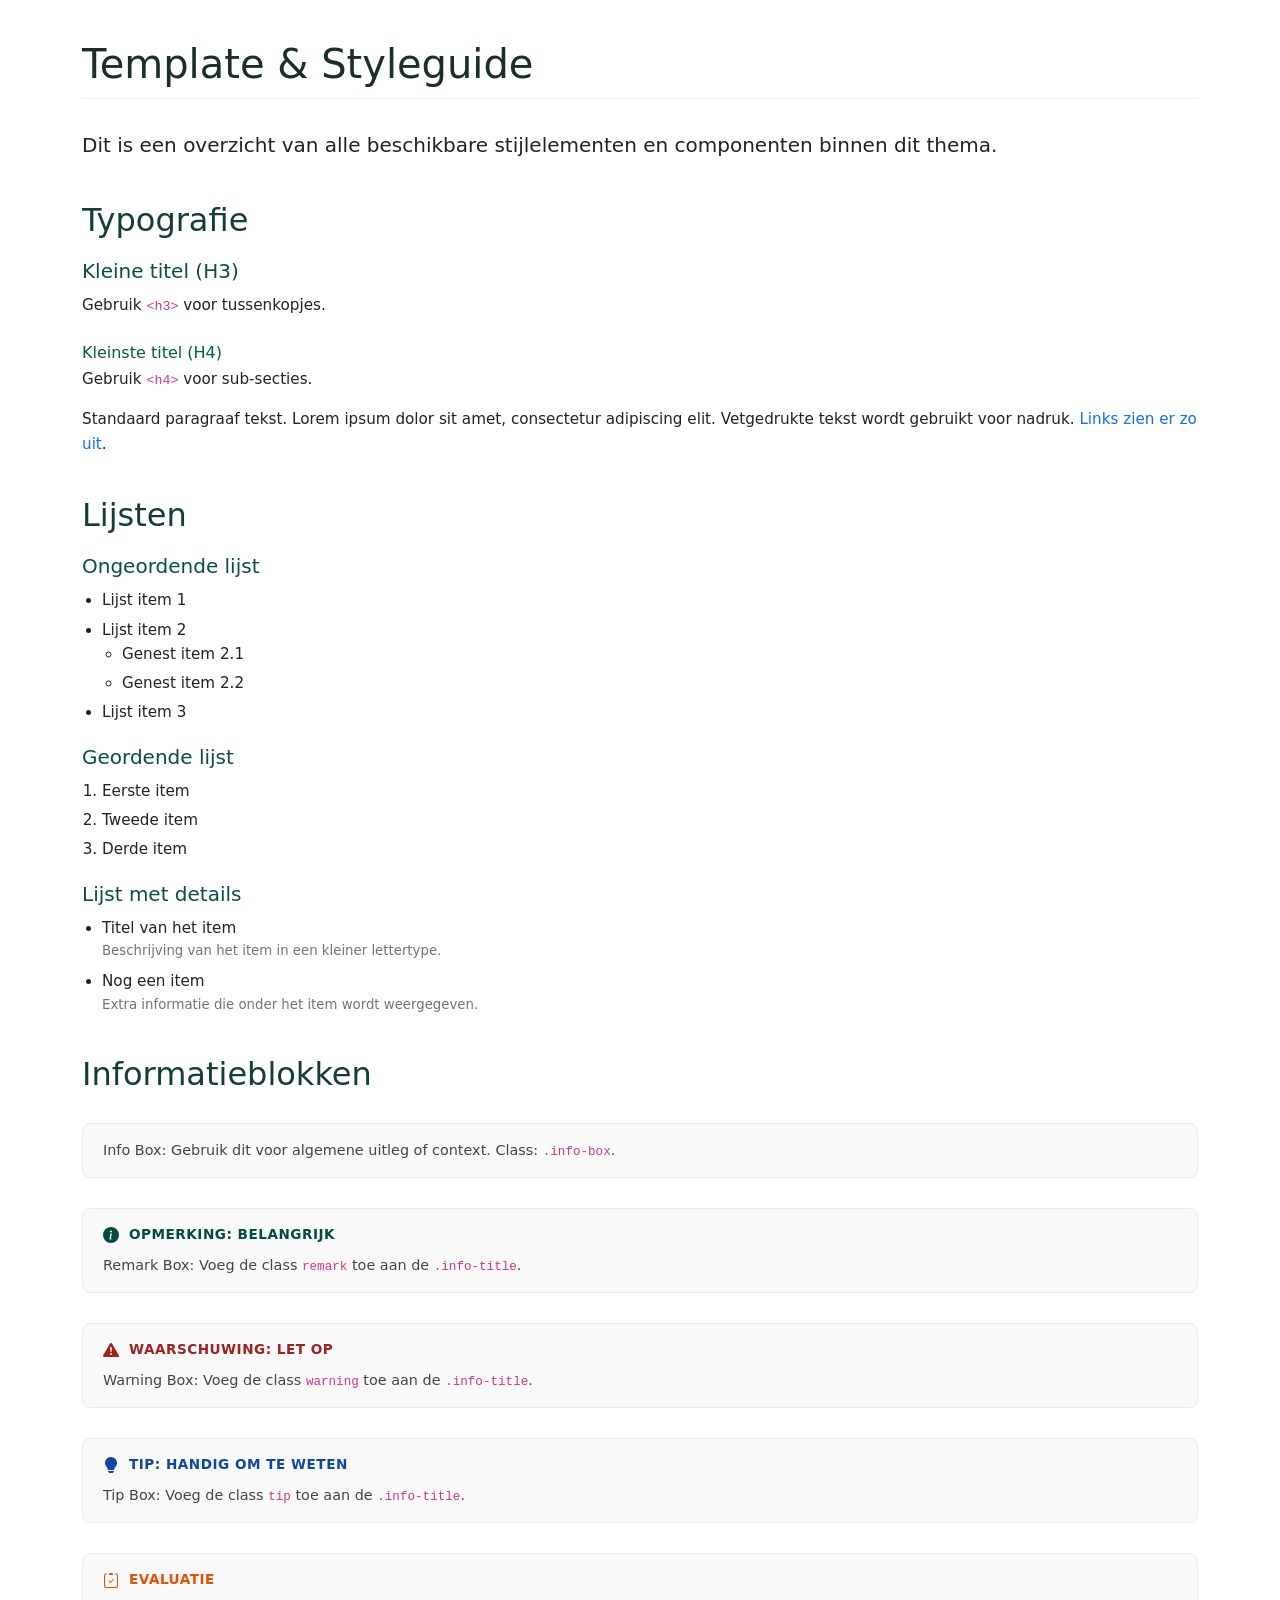
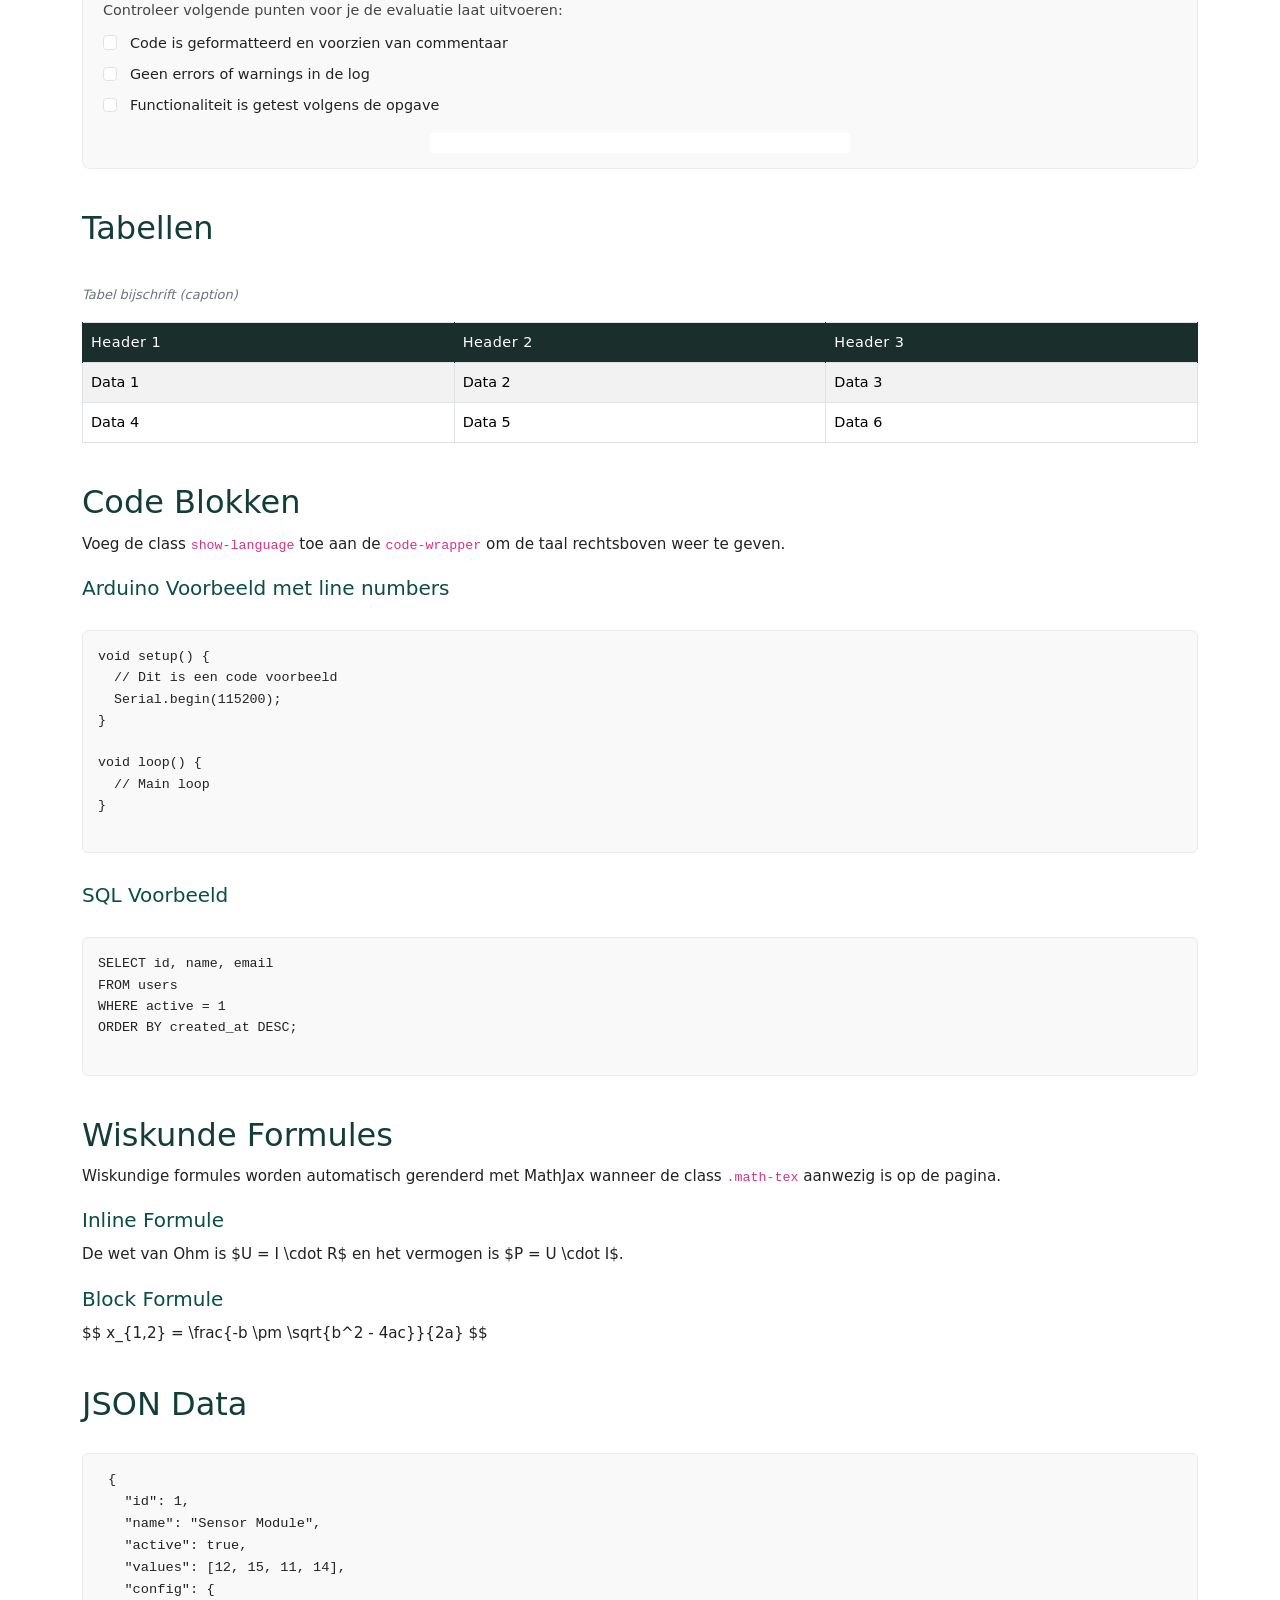
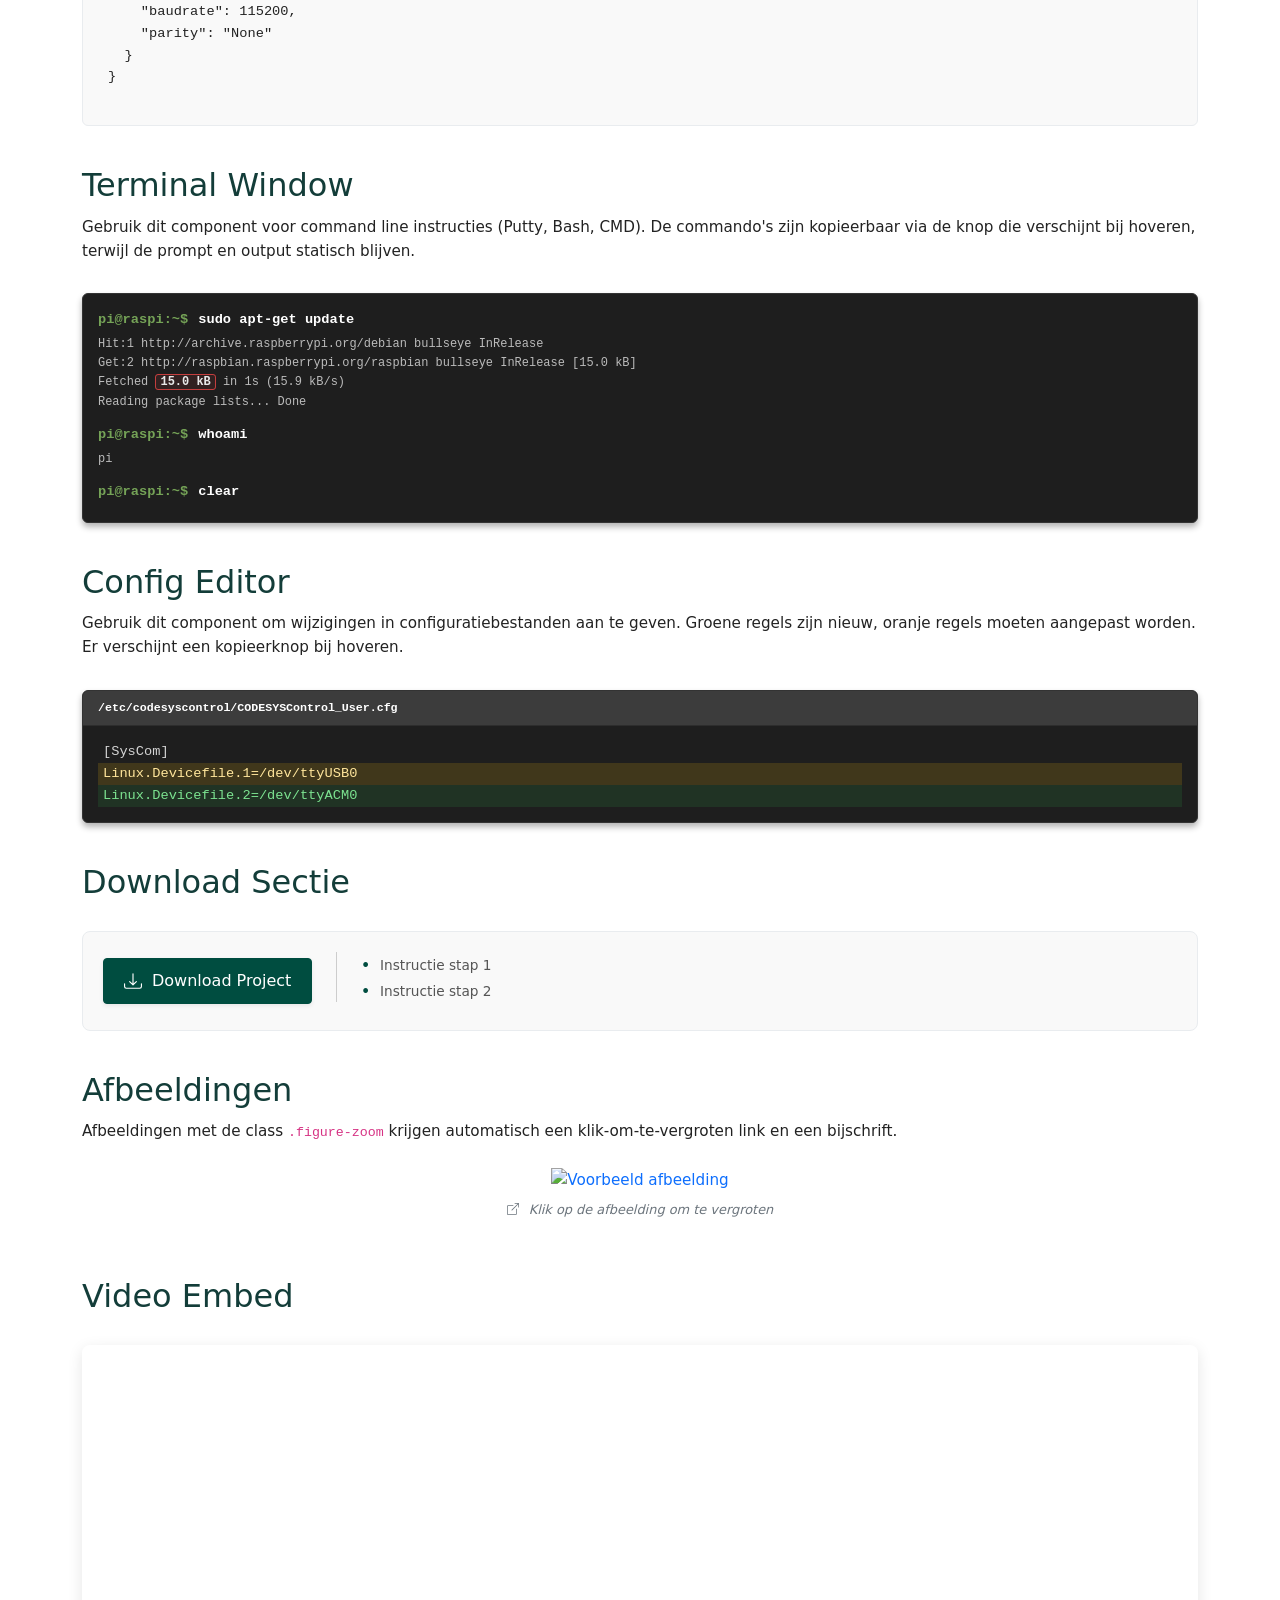
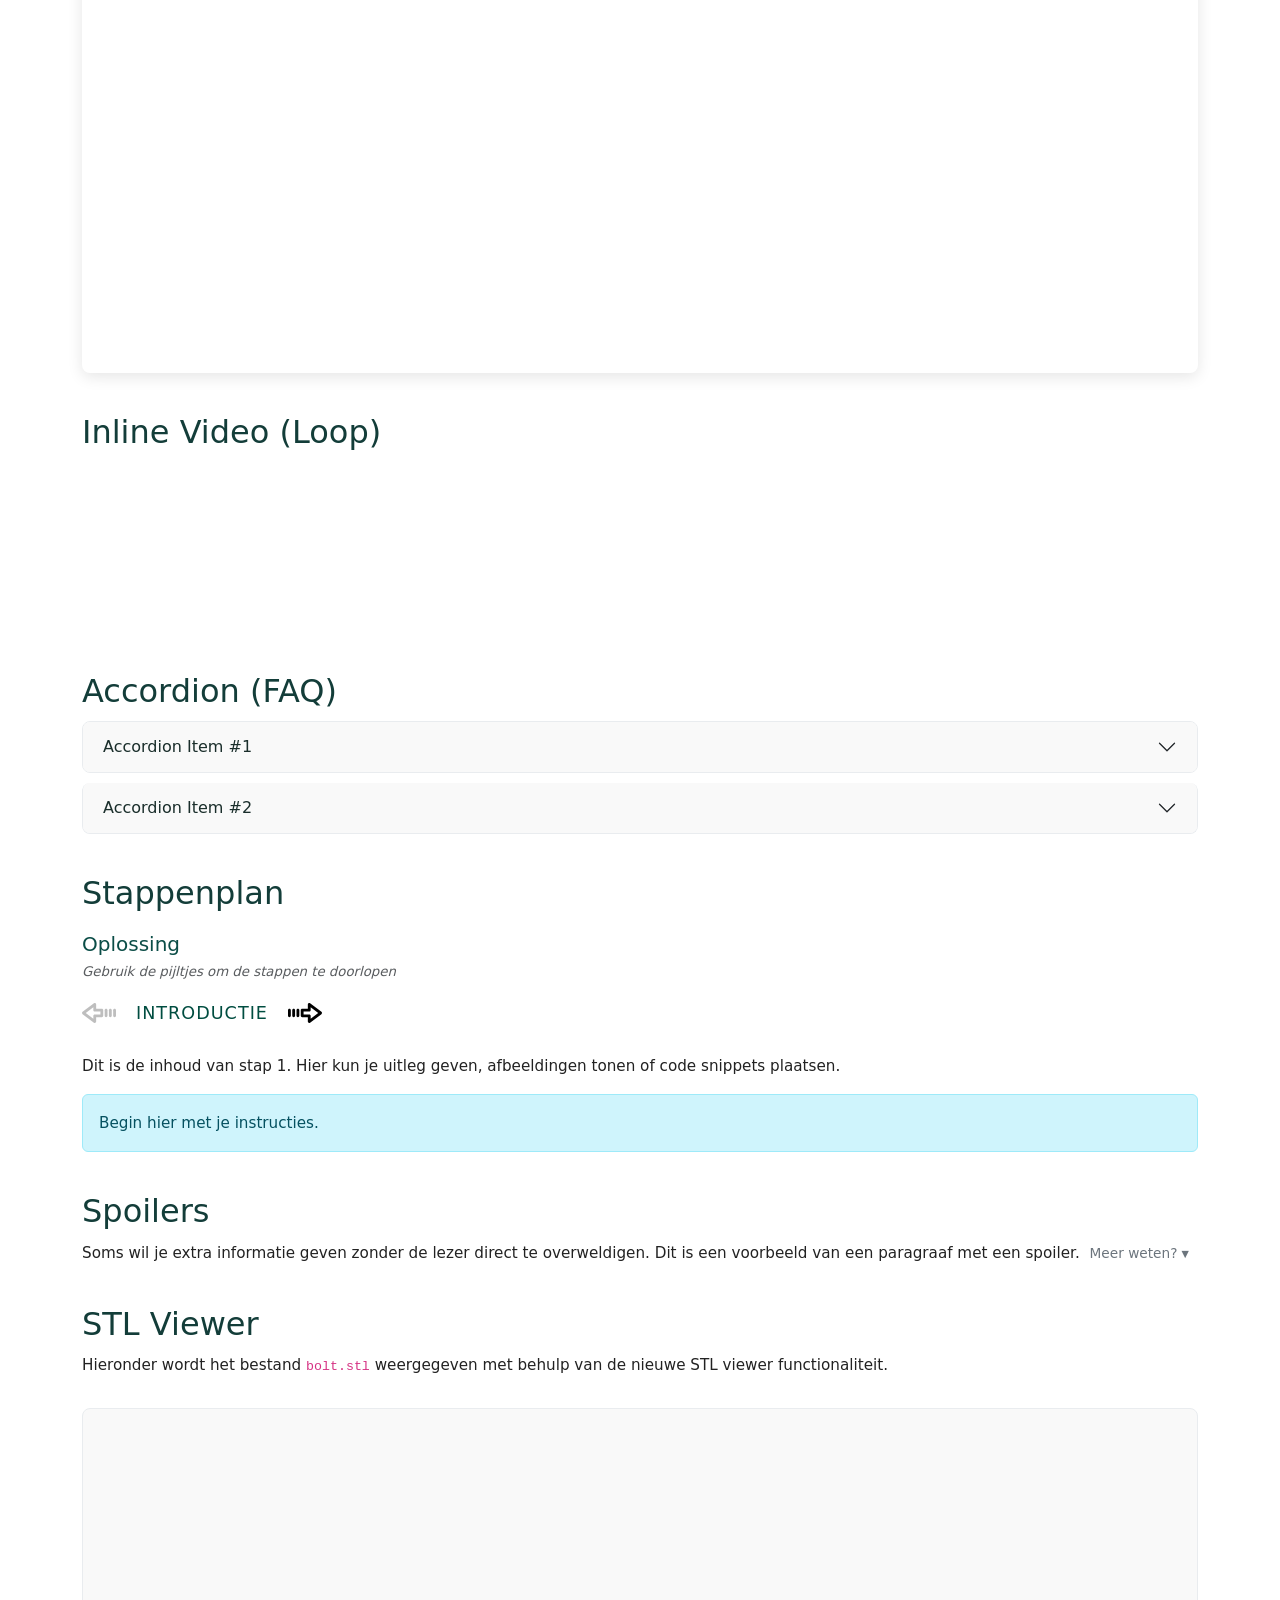
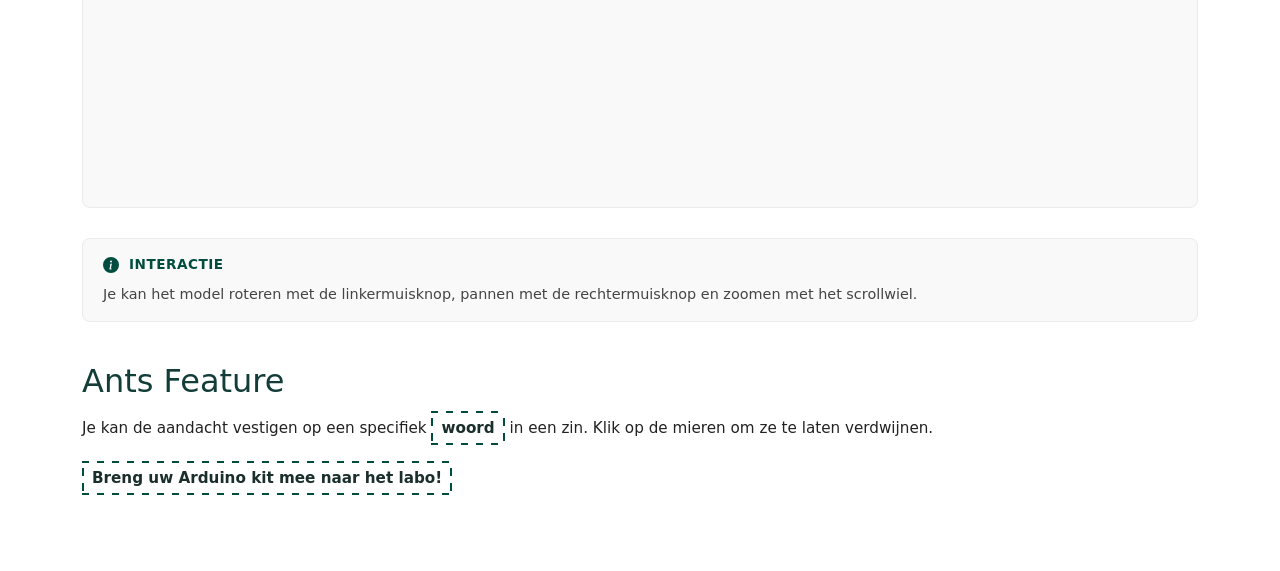
==== template.html @ 3e7616d3 "v1" ====
<!DOCTYPE html>
<html lang="nl">
<head>
    <meta charset="utf-8">
    <meta name="viewport" content="width=device-width, initial-scale=1">
    <title>Template & Styleguide</title>
    <!-- Custom CSS -->
    <link rel="stylesheet" href="orion.css">
    <script src="orion.js"></script>
</head>
<body>
<div class="container">
            <h1>Template & Styleguide</h1>
            <p class="lead">Dit is een overzicht van alle beschikbare stijlelementen en componenten binnen dit thema.</p>

            <!-- Typography -->
            <h2 id="typografie">Typografie</h2>
            <h3>Kleine titel (H3)</h3>    
            <p>Gebruik <code>&lt;h3&gt;</code> voor tussenkopjes.</p>        
            <h4>Kleinste titel (H4)</h4>
            <p>Gebruik <code>&lt;h4&gt;</code> voor sub-secties.</p>
            <p>Standaard paragraaf tekst. Lorem ipsum dolor sit amet, consectetur adipiscing elit. <strong>Vetgedrukte tekst</strong> wordt gebruikt voor nadruk. <a href="#">Links zien er zo uit</a>.</p>
            
            <h2 id="lijsten">Lijsten</h2>
            <h3>Ongeordende lijst</h3>
            <ul>
                <li>Lijst item 1</li>
                <li>Lijst item 2
                    <ul>
                        <li>Genest item 2.1</li>
                        <li>Genest item 2.2</li>
                    </ul>
                </li>
                <li>Lijst item 3</li>
            </ul>

            <h3>Geordende lijst</h3>
            <ol>
                <li>Eerste item</li>
                <li>Tweede item</li>
                <li>Derde item</li>
            </ol>

            <h3>Lijst met details</h3>
            <ul class="list-details">
                <li>
                    <strong>Titel van het item</strong>
                    <small>Beschrijving van het item in een kleiner lettertype.</small>
                </li>
                <li>
                    <strong>Nog een item</strong>
                    <small>Extra informatie die onder het item wordt weergegeven.</small>
                </li>
            </ul>

            <!-- Info & Note Boxes -->
            <h2 id="informatieblokken">Informatieblokken</h2>
            <div class="info-box">
                <p><strong>Info Box:</strong> Gebruik dit voor algemene uitleg of context. Class: <code>.info-box</code>.</p>
            </div>

            <div class="info-box">
                <div class="info-title remark">Opmerking: Belangrijk</div>
                <p><strong>Remark Box:</strong> Voeg de class <code>remark</code> toe aan de <code>.info-title</code>.</p>
            </div>

            <div class="info-box">
                <div class="info-title warning">Waarschuwing: Let op</div>
                <p><strong>Warning Box:</strong> Voeg de class <code>warning</code> toe aan de <code>.info-title</code>.</p>
            </div>

            <div class="info-box">
                <div class="info-title tip">Tip: Handig om te weten</div>
                <p><strong>Tip Box:</strong> Voeg de class <code>tip</code> toe aan de <code>.info-title</code>.</p>
            </div>

            <div class="info-box evaluation">
                <div class="info-title evaluation">Evaluatie</div>
                <p>Controleer volgende punten voor je de evaluatie laat uitvoeren:</p>
                <ul class="checklist">
                    <li><label><input type="checkbox" class="form-check-input me-2"> Code is geformatteerd en voorzien van commentaar</label></li>
                    <li><label><input type="checkbox" class="form-check-input me-2"> Geen errors of warnings in de log</label></li>
                    <li><label><input type="checkbox" class="form-check-input me-2"> Functionaliteit is getest volgens de opgave</label></li>
                </ul>
                <div id="qrcode" class="mt-3" data-orgunitid="{OrgUnitId}">
                </div>
            </div>

            <script>
                // Configuratie voor QR Code
                window.qrData = {
                    "email": "student@hogent.be", 
                    "orion": {
                        "userid": 0, "orgunitid": 0, "gradeId": 12345, "score": 100
                    },
                    "ans": { "assignment_id": 1298542, "deadline": 15, "duration": 10, "ioem": 15 }
                };
            </script>
            <script src="../qrcode.js"></script>

            <!-- Tables -->
            <h2 id="tabellen">Tabellen</h2>
            <div class="table-responsive table-spacer">
                <table class="table table-striped table-bordered align-middle">
                    <caption class="table-caption">Tabel bijschrift (caption)</caption>
                    <thead class="table-header-custom">
                        <tr>
                            <th>Header 1</th>
                            <th>Header 2</th>
                            <th>Header 3</th>
                        </tr>
                    </thead>
                    <tbody>
                        <tr>
                            <td>Data 1</td>
                            <td>Data 2</td>
                            <td>Data 3</td>
                        </tr>
                        <tr>
                            <td>Data 4</td>
                            <td>Data 5</td>
                            <td>Data 6</td>
                        </tr>
                    </tbody>
                </table>
            </div>

            <!-- Code Blocks -->
            <h2 id="code-blokken">Code Blokken</h2>
            <p>Voeg de class <code>show-language</code> toe aan de <code>code-wrapper</code> om de taal rechtsboven weer te geven.</p>
            <h3>Arduino Voorbeeld met line numbers</h3>
            <pre class="code-wrapper language-arduino linenumbers show-language" data-start="15">
void setup() {
  // Dit is een code voorbeeld
  Serial.begin(115200);
}

void loop() {
  // Main loop
}
            </pre>

            <h3>SQL Voorbeeld</h3>
            <pre class="code-wrapper language-sql show-language">
SELECT id, name, email 
FROM users 
WHERE active = 1 
ORDER BY created_at DESC;
            </pre>

            <!-- Math Formulas -->
            <h2 id="wiskunde-formules">Wiskunde Formules</h2>
            <p>Wiskundige formules worden automatisch gerenderd met MathJax wanneer de class <code>.math-tex</code> aanwezig is op de pagina.</p>
            
            <h3>Inline Formule</h3>
            <p class="math-tex">De wet van Ohm is $U = I \cdot R$ en het vermogen is $P = U \cdot I$.</p>

            <h3>Block Formule</h3>
            <div class="math-tex">
                $$ x_{1,2} = \frac{-b \pm \sqrt{b^2 - 4ac}}{2a} $$
            </div>

            <!-- JSON Viewer -->
            <h2 id="json-data">JSON Data</h2>
            <pre class="json-wrapper">
{
  "id": 1,
  "name": "Sensor Module",
  "active": true,
  "values": [12, 15, 11, 14],
  "config": {
    "baudrate": 115200,
    "parity": "None"
  }
}
            </pre>

            <!-- Terminal Window -->
            <h2 id="terminal-window">Terminal Window</h2>
            <p>Gebruik dit component voor command line instructies (Putty, Bash, CMD). De commando's zijn kopieerbaar via de knop die verschijnt bij hoveren, terwijl de prompt en output statisch blijven.</p>

            <div class="terminal-window">
                <!-- Regel 1: Commando met output -->
                <div class="term-line">
                    <span class="term-prompt">pi@raspi:~$</span>
                    <span class="term-cmd">sudo apt-get update</span>
                </div>
                <pre class="term-out">Hit:1 http://archive.raspberrypi.org/debian bullseye InRelease
Get:2 http://raspbian.raspberrypi.org/raspbian bullseye InRelease [15.0 kB]
Fetched <span class="highlight">15.0 kB</span> in 1s (15.9 kB/s)
Reading package lists... Done</pre>

                <!-- Regel 2: Commando met korte output -->
                <div class="term-line">
                    <span class="term-prompt">pi@raspi:~$</span>
                    <span class="term-cmd">whoami</span>
                </div>
                <pre class="term-out">pi</pre>

                <!-- Regel 3: Commando zonder output -->
                <div class="term-line">
                    <span class="term-prompt">pi@raspi:~$</span>
                    <span class="term-cmd">clear</span>
                </div>
            </div>

            <!-- Config Editor -->
            <h2 id="config-editor">Config Editor</h2>
            <p>Gebruik dit component om wijzigingen in configuratiebestanden aan te geven. Groene regels zijn nieuw, oranje regels moeten aangepast worden. Er verschijnt een kopieerknop bij hoveren.</p>

            <div class="config-window">
                <div class="config-header">
                    <span class="config-file">/etc/codesyscontrol/CODESYSControl_User.cfg</span>
                </div>
                <div class="config-body">
                    <div class="conf-line">[SysCom]</div>
                    <div class="conf-line mod">Linux.Devicefile.1=/dev/ttyUSB0</div>
                    <div class="conf-line new">Linux.Devicefile.2=/dev/ttyACM0</div>
                </div>
            </div>

            <!-- Downloads -->
            <h2 id="download-sectie">Download Sectie</h2>
            <div class="download-container">
                <a href="#">Download Project</a>
                <ul>
                    <li>Instructie stap 1</li>
                    <li>Instructie stap 2</li>
                </ul>
            </div>

            <!-- Images -->
            <h2 id="afbeeldingen">Afbeeldingen</h2>
            <p>Afbeeldingen met de class <code>.figure-zoom</code> krijgen automatisch een klik-om-te-vergroten link en een bijschrift.</p>
            <div class="my-4">
                <figure class="figure w-100 text-center figure-zoom">
                    <img src="https://placehold.co/900x500/EEE/31343C" class="img-fluid" alt="Voorbeeld afbeelding">
                </figure>
            </div>

            <!-- Video -->
            <h2 id="video-embed">Video Embed</h2>
            <div class="video-container">
                <div class="ratio ratio-16x9">
                    <iframe src="https://www.youtube.com/embed/dQw4w9WgXcQ" title="YouTube video player" allowfullscreen></iframe>
                </div>
            </div>

            <!-- Inline Video -->
            <h2 id="inline-video">Inline Video (Loop)</h2>
            <div class="my-4">
                <video src="bottles-20200520.mp4" autoplay loop muted playsinline style="max-width: 100%; height: auto;"></video>
            </div>

            <!-- Accordion -->
            <h2 id="accordion">Accordion (FAQ)</h2>
            <div class="accordion-container">
                <div class="accordion-item">
                    <div class="title">Accordion Item #1</div>
                    Dit is de inhoud van het eerste item.
                </div>
                <div class="accordion-item">
                    <div class="title">Accordion Item #2</div>
                    Dit is de inhoud van het tweede item.
                </div>
            </div>

            <!-- Stappenplan -->
            <h2 id="stappenplan">Stappenplan</h2>
            <div class="steps-container" data-title="Oplossing" data-caption="Gebruik de pijltjes om de stappen te doorlopen">

                <!-- Stap 1 -->
                <div class="step-item" data-title="Introductie">
                    <p>Dit is de inhoud van stap 1. Hier kun je uitleg geven, afbeeldingen tonen of code snippets plaatsen.</p>
                    <div class="alert alert-info">Begin hier met je instructies.</div>
                </div>

                <!-- Stap 2 -->
                <div class="step-item" data-title="Configuratie">
                    <p>Hier zijn we bij stap 2 beland.</p>
                    <img src="https://placehold.co/600x200/EEE/31343C?text=Afbeelding+Stap+2" class="img-fluid rounded mb-3" alt="Stap 2">
                </div>
                
                <!-- Stap 3 -->
                <div class="step-item" data-title="Afronding">
                    <div class="alert alert-success">Klaar! Je hebt alle stappen doorlopen.</div>
                </div>
            </div>

            <!-- Spoilers -->
            <h2 id="spoilers">Spoilers</h2>
            <div class="spoiler-container">
                <div class="basic">
                    Soms wil je extra informatie geven zonder de lezer direct te overweldigen. Dit is een voorbeeld van een paragraaf met een spoiler.
                </div>
                <div class="button" data-shown="Minder weten?">Meer weten?</div>
                <div class="hidden">
                    Dit is de verdiepende uitleg die tevoorschijn komt. Je kunt hier tekst, afbeeldingen of code in plaatsen. Het blok klapt open onder de paragraaf.
                </div>
            </div>

            <!-- STL Viewer -->
            <h2 id="stl-viewer">STL Viewer</h2>
            <p>Hieronder wordt het bestand <code>bolt.stl</code> weergegeven met behulp van de nieuwe STL viewer functionaliteit.</p>
            
            <!-- STL Viewer Container -->
            <div class="stl-viewer" data-src="bolt.stl"></div>
            
            <div class="info-box tip">
                <div class="info-title">Interactie</div>
                <p>Je kan het model roteren met de linkermuisknop, pannen met de rechtermuisknop en zoomen met het scrollwiel.</p>
            </div>

            <!-- Ants Feature -->
            <h2 id="ants-feature">Ants Feature</h2>
            <p>
                Je kan de aandacht vestigen op een specifiek <span class="ants-zone">woord</span> in een zin.
                Klik op de mieren om ze te laten verdwijnen.
            </p>
            <div class="ants-zone mb-3">Breng uw Arduino kit mee naar het labo!</div>
</div>
</body>
</html>
---- orion.css ----
/* --- Externe Libraries --- */
@import url("https://cdn.jsdelivr.net/npm/bootstrap@5.3.3/dist/css/bootstrap.min.css");
@import url("https://cdnjs.cloudflare.com/ajax/libs/highlight.js/11.9.0/styles/vs.min.css");
@import url("https://cdn.jsdelivr.net/npm/jquery.json-viewer@1.5.0/json-viewer/jquery.json-viewer.min.css");

/* --- Algemene Styling --- */
:root {
    --primary: #004d40;
    --primary-dark: #1a2e2b;
    --secondary: #6c757d;
    --body-color: #222;
    --body-bg: #fcfcfc;
    --box-bg: #f9f9f9;
    --border-color: #e9ecef;
    --link-color: #0d6efd;
    --code-color: #d63384;
    --success: #198754;
    --warning: #a12121;
    --tip: #0d47a1;
    --evaluation: #E65100;
    --icon-gray: #555;
}

body {
    padding-top: 20px;
    padding-bottom: 60px;
    color: var(--body-color);
    font-size: 0.95rem;
    line-height: 1.6;
}

/* --- Titels --- */
h1 {
    margin-top: 20px;
    font-weight: 400;
    color: var(--primary-dark);
    border-bottom: 1px solid #eee;
    padding-bottom: 10px;
    margin-bottom: 30px;
}

h2 {
    font-weight: 400;
    margin-top: 40px;
    margin-bottom: 10px;
    color: #133d39;
}

h3 {
    font-size: 1.25rem;
    font-weight: 500;
    color: #0b4d47;
    margin-top: 20px;
    margin-bottom: 10px;
}

h4 {
    font-size: 1.0rem;
    font-weight: 500;
    color: #005c4b;
    margin-top: 25px;
    margin-bottom: 5px;
}

/* --- Tekst & Links --- */
strong, b {
    font-weight: 500;
}

a {
    color: var(--link-color);
    text-decoration: none;
}

a:hover {
    text-decoration: underline;
}

ul, ol {
    padding-left: 20px;
}

li {
    margin-bottom: 5px;
}

/* --- Lijsten met details --- */
.list-details {
    margin-top: 10px;
}

.list-details li {
    margin-bottom: 8px;
}

.list-details li small {
    display: block;
    color: var(--secondary);
}

/* --- Tabel Styling --- */
.table-spacer {
    margin-top: 30px;
    margin-bottom: 30px;
}

.table-spacer .table {
    margin-bottom: 0;
}

.table {
    font-size: 0.9rem;
}

.table-header-custom th {
    background-color: var(--primary-dark) !important;
    color: #fff !important;
    border-color: var(--primary-dark) !important;
    font-weight: 400;
    letter-spacing: 0.5px;
}

.table tbody tr:hover td {
    font-weight: 500;
    cursor: default;
    color: #000;
}

.table-caption {
    font-weight: 400;
    font-size: 0.9em;
    font-style: italic;
    color: var(--secondary);
    margin-bottom: 8px;
    caption-side: top !important;
}

/* --- Info & Note Boxes --- */
.info-box {
    background-color: var(--box-bg);
    border: 1px solid var(--border-color);
    border-radius: 8px;
    box-shadow: none;
    padding: 15px 20px;
    margin-top: 30px;
    margin-bottom: 30px;
    font-size: 0.9rem;
}

.info-title {
    font-weight: 700;
    color: var(--primary);
    display: flex;
    align-items: center;
    gap: 10px;
    margin-bottom: 8px;
    font-size: 0.85rem;
    text-transform: uppercase;
    letter-spacing: 0.5px;
}

.info-title::before {
    content: '';
    display: inline-block;
    width: 16px;
    height: 16px;
    background-color: var(--primary);
    -webkit-mask-image: url("data:image/svg+xml,%3csvg xmlns='http://www.w3.org/2000/svg' viewBox='0 0 16 16'%3e%3cpath d='M8 16A8 8 0 1 0 8 0a8 8 0 0 0 0 16zm.93-9.412-1 4.705c-.07.34.029.533.304.533.194 0 .487-.07.686-.246l-.088.416c-.287.346-.92.598-1.465.598-.703 0-1.002-.422-.808-1.319l.738-3.468c.064-.293.006-.399-.287-.47l-.451-.081.082-.381 2.29-.287zM8 5.5a1 1 0 1 1 0-2 1 1 0 0 1 0 2z'/%3e%3c/svg%3e");
    mask-image: url("data:image/svg+xml,%3csvg xmlns='http://www.w3.org/2000/svg' viewBox='0 0 16 16'%3e%3cpath d='M8 16A8 8 0 1 0 8 0a8 8 0 0 0 0 16zm.93-9.412-1 4.705c-.07.34.029.533.304.533.194 0 .487-.07.686-.246l-.088.416c-.287.346-.92.598-1.465.598-.703 0-1.002-.422-.808-1.319l.738-3.468c.064-.293.006-.399-.287-.47l-.451-.081.082-.381 2.29-.287zM8 5.5a1 1 0 1 1 0-2 1 1 0 0 1 0 2z'/%3e%3c/svg%3e");
    -webkit-mask-size: contain;
    mask-size: contain;
    -webkit-mask-repeat: no-repeat;
    mask-repeat: no-repeat;
}

.info-title.remark {
    color: var(--primary);
}

.info-title.remark::before {
    background-color: var(--primary);
    -webkit-mask-image: url("data:image/svg+xml,%3csvg xmlns='http://www.w3.org/2000/svg' viewBox='0 0 16 16'%3e%3cpath d='M8 16A8 8 0 1 0 8 0a8 8 0 0 0 0 16zm.93-9.412-1 4.705c-.07.34.029.533.304.533.194 0 .487-.07.686-.246l-.088.416c-.287.346-.92.598-1.465.598-.703 0-1.002-.422-.808-1.319l.738-3.468c.064-.293.006-.399-.287-.47l-.451-.081.082-.381 2.29-.287zM8 5.5a1 1 0 1 1 0-2 1 1 0 0 1 0 2z'/%3e%3c/svg%3e");
    mask-image: url("data:image/svg+xml,%3csvg xmlns='http://www.w3.org/2000/svg' viewBox='0 0 16 16'%3e%3cpath d='M8 16A8 8 0 1 0 8 0a8 8 0 0 0 0 16zm.93-9.412-1 4.705c-.07.34.029.533.304.533.194 0 .487-.07.686-.246l-.088.416c-.287.346-.92.598-1.465.598-.703 0-1.002-.422-.808-1.319l.738-3.468c.064-.293.006-.399-.287-.47l-.451-.081.082-.381 2.29-.287zM8 5.5a1 1 0 1 1 0-2 1 1 0 0 1 0 2z'/%3e%3c/svg%3e");
}

.info-title.warning {
    color: var(--warning);
}

.info-title.warning::before {
    background-color: var(--warning);
    -webkit-mask-image: url("data:image/svg+xml,%3csvg xmlns='http://www.w3.org/2000/svg' viewBox='0 0 16 16'%3e%3cpath d='M8.982 1.566a1.13 1.13 0 0 0-1.96 0L.165 13.233c-.457.778.091 1.767.98 1.767h13.713c.889 0 1.438-.99.98-1.767L8.982 1.566zM8 5c.535 0 .954.462.9.995l-.35 3.507a.552.552 0 0 1-1.1 0L7.1 5.995A.905.905 0 0 1 8 5zm.002 6a1 1 0 1 1 0 2 1 1 0 0 1 0-2z'/%3e%3c/svg%3e");
    mask-image: url("data:image/svg+xml,%3csvg xmlns='http://www.w3.org/2000/svg' viewBox='0 0 16 16'%3e%3cpath d='M8.982 1.566a1.13 1.13 0 0 0-1.96 0L.165 13.233c-.457.778.091 1.767.98 1.767h13.713c.889 0 1.438-.99.98-1.767L8.982 1.566zM8 5c.535 0 .954.462.9.995l-.35 3.507a.552.552 0 0 1-1.1 0L7.1 5.995A.905.905 0 0 1 8 5zm.002 6a1 1 0 1 1 0 2 1 1 0 0 1 0-2z'/%3e%3c/svg%3e");
}

.info-title.tip {
    color: var(--tip);
}

.info-title.tip::before {
    background-color: var(--tip);
    -webkit-mask-image: url("data:image/svg+xml,%3csvg xmlns='http://www.w3.org/2000/svg' viewBox='0 0 16 16'%3e%3cpath d='M2 6a6 6 0 1 1 10.174 4.31c-.203.196-.359.4-.453.619l-.762 1.769A.5.5 0 0 1 10.5 13h-5a.5.5 0 0 1-.46-.302l-.761-1.77a1.964 1.964 0 0 0-.453-.618A5.984 5.984 0 0 1 2 6zm3 8.5a.5.5 0 0 1 .5-.5h5a.5.5 0 0 1 0 1l-.224.447a1 1 0 0 1-.894.553H6.618a1 1 0 0 1-.894-.553L5.5 15a.5.5 0 0 1-.5-.5z'/%3e%3c/svg%3e");
    mask-image: url("data:image/svg+xml,%3csvg xmlns='http://www.w3.org/2000/svg' viewBox='0 0 16 16'%3e%3cpath d='M2 6a6 6 0 1 1 10.174 4.31c-.203.196-.359.4-.453.619l-.762 1.769A.5.5 0 0 1 10.5 13h-5a.5.5 0 0 1-.46-.302l-.761-1.77a1.964 1.964 0 0 0-.453-.618A5.984 5.984 0 0 1 2 6zm3 8.5a.5.5 0 0 1 .5-.5h5a.5.5 0 0 1 0 1l-.224.447a1 1 0 0 1-.894.553H6.618a1 1 0 0 1-.894-.553L5.5 15a.5.5 0 0 1-.5-.5z'/%3e%3c/svg%3e");
}

.info-title.evaluation {
    color: var(--evaluation);
}

.info-title.evaluation::before {
    background-color: var(--evaluation);
    -webkit-mask-image: url("data:image/svg+xml,%3csvg xmlns='http://www.w3.org/2000/svg' viewBox='0 0 16 16'%3e%3cpath d='M10.854 7.146a.5.5 0 0 1 0 .708l-3 3a.5.5 0 0 1-.708 0l-1.5-1.5a.5.5 0 1 1 .708-.708L7.5 9.793l2.646-2.647a.5.5 0 0 1 .708 0z'/%3e%3cpath d='M4 1.5H3a2 2 0 0 0-2 2V14a2 2 0 0 0 2 2h10a2 2 0 0 0 2-2V3.5a2 2 0 0 0-2-2h-1v1h1a1 1 0 0 1 1 1V14a1 1 0 0 1-1 1H3a1 1 0 0 1-1-1V3.5a1 1 0 0 1 1-1h1v-1z'/%3e%3cpath d='M9.5 1a.5.5 0 0 1 .5.5v1a.5.5 0 0 1-.5.5h-3a.5.5 0 0 1-.5-.5v-1a.5.5 0 0 1 .5-.5h3z'/%3e%3c/svg%3e");
    mask-image: url("data:image/svg+xml,%3csvg xmlns='http://www.w3.org/2000/svg' viewBox='0 0 16 16'%3e%3cpath d='M10.854 7.146a.5.5 0 0 1 0 .708l-3 3a.5.5 0 0 1-.708 0l-1.5-1.5a.5.5 0 1 1 .708-.708L7.5 9.793l2.646-2.647a.5.5 0 0 1 .708 0z'/%3e%3cpath d='M4 1.5H3a2 2 0 0 0-2 2V14a2 2 0 0 0 2 2h10a2 2 0 0 0 2-2V3.5a2 2 0 0 0-2-2h-1v1h1a1 1 0 0 1 1 1V14a1 1 0 0 1-1 1H3a1 1 0 0 1-1-1V3.5a1 1 0 0 1 1-1h1v-1z'/%3e%3cpath d='M9.5 1a.5.5 0 0 1 .5.5v1a.5.5 0 0 1-.5.5h-3a.5.5 0 0 1-.5-.5v-1a.5.5 0 0 1 .5-.5h3z'/%3e%3c/svg%3e");
}

.info-box p {
    color: var(--text-light, #444);
    margin-bottom: 0;
    line-height: 1.6;
}

.info-box.normal {
    font-size: 0.95rem;
}

.info-box.small {
    font-size: 0.9rem;
}

/* --- Checklist --- */
.checklist {
    list-style: none;
    padding-left: 0;
    margin-top: 10px;
}

.checklist li {
    margin-bottom: 8px;
    display: flex;
    align-items: flex-start;
    gap: 10px;
}

.info-box.evaluation .form-check-input:checked {
    background-color: #bf360c;
    border-color: #bf360c;
}

.info-box.evaluation .form-check-input:focus {
    box-shadow: none;
    border-color: rgba(0, 0, 0, 0.25);
}

.info-box.evaluation .form-check-input:checked:focus {
    border-color: #bf360c;
}

.info-box.evaluation #qrcode {
    background-color: #fff;
    padding: 10px;
    border-radius: 4px;
    width: 100%;
    max-width: 420px;
    display: block !important;
    text-align: center;
    margin-left: auto;
    margin-right: auto;
    cursor: zoom-in;
}

.info-box.evaluation #qrcode img,
.info-box.evaluation #qrcode svg,
.info-box.evaluation #qrcode canvas {
    width: 100% !important;
    height: auto !important;
    display: block;
    margin: 0 auto;
}

/* --- Download Sectie --- */
.download-container {
    background-color: var(--box-bg);
    border: 1px solid var(--border-color);
    border-radius: 8px;
    padding: 20px;
    margin-top: 30px;
    margin-bottom: 30px;
}

.btn-download {
    background-color: var(--primary);
    border-color: var(--primary);
    color: #fff !important;
    padding: 10px 20px;
    font-weight: 500;
    border-radius: 4px;
    text-decoration: none !important;
    transition: all 0.3s ease;
    white-space: nowrap;
    display: inline-flex;
    align-items: center;
    gap: 10px;
    box-shadow: 0 .125rem .25rem rgba(0,0,0,.075); /* shadow-sm */
}

.btn-download:hover {
    background-color: var(--primary-dark);
    border-color: var(--primary-dark);
    color: #fff !important;
}

.btn-download::before {
    content: '';
    display: inline-block;
    width: 18px;
    height: 18px;
    background-color: #fff;
    -webkit-mask-image: url("data:image/svg+xml,%3csvg xmlns='http://www.w3.org/2000/svg' viewBox='0 0 16 16'%3e%3cpath d='M.5 9.9a.5.5 0 0 1 .5.5v2.5a1 1 0 0 0 1 1h12a1 1 0 0 0 1-1v-2.5a.5.5 0 0 1 1 0v2.5a2 2 0 0 1-2 2H2a2 2 0 0 1-2-2v-2.5a.5.5 0 0 1 .5-.5z'/%3e%3cpath d='M7.646 11.854a.5.5 0 0 0 .708 0l3-3a.5.5 0 0 0-.708-.708L8.5 10.293V1.5a.5.5 0 0 0-1 0v8.793L5.354 8.146a.5.5 0 0 0-.708.708l3 3z'/%3e%3c/svg%3e");
    mask-image: url("data:image/svg+xml,%3csvg xmlns='http://www.w3.org/2000/svg' viewBox='0 0 16 16'%3e%3cpath d='M.5 9.9a.5.5 0 0 1 .5.5v2.5a1 1 0 0 0 1 1h12a1 1 0 0 0 1-1v-2.5a.5.5 0 0 1 1 0v2.5a2 2 0 0 1-2 2H2a2 2 0 0 1-2-2v-2.5a.5.5 0 0 1 .5-.5z'/%3e%3cpath d='M7.646 11.854a.5.5 0 0 0 .708 0l3-3a.5.5 0 0 0-.708-.708L8.5 10.293V1.5a.5.5 0 0 0-1 0v8.793L5.354 8.146a.5.5 0 0 0-.708.708l3 3z'/%3e%3c/svg%3e");
    -webkit-mask-size: contain;
    mask-size: contain;
    -webkit-mask-repeat: no-repeat;
    mask-repeat: no-repeat;
}

.download-instructions {
    margin: 0;
    padding: 0;
    list-style: none;
    font-size: 0.9em;
    color: var(--icon-gray);
}

.download-instructions li {
    margin-bottom: 4px;
    display: flex;
    align-items: center;
}

.download-instructions li::before {
    content: "•";
    color: var(--primary);
    font-weight: bold;
    display: inline-block;
    width: 1em;
    margin-right: 5px;
}

/* --- Code Blokken --- */
.code-wrapper {
    position: relative;
    margin-top: 30px;
    margin-bottom: 30px;
    border: 1px solid var(--border-color);
    border-radius: 6px;
    background-color: var(--box-bg);
}

.code-wrapper.show-language[data-language]::after {
    content: attr(data-language);
    position: absolute;
    top: 5px;
    right: 40px; /* Links van de copy button (30px + 5px margin + 5px spacing) */
    height: 30px;
    display: flex;
    align-items: center;
    color: var(--secondary);
    font-family: sans-serif;
    font-size: 0.75rem;
    font-weight: bold;
    text-transform: uppercase;
    pointer-events: none;
    user-select: none;
    opacity: 0.6;
}

pre {
    margin: 0;
    padding: 15px;
    overflow-x: auto;
    border-radius: 6px;
}

pre code.hljs {
    padding: 0;
    background-color: transparent;
    font-family: 'Consolas', 'Monaco', 'Courier New', monospace;
    font-size: 0.9em;
}

.btn-copy {
    position: absolute;
    top: 5px;
    right: 5px;
    background-color: #fff;
    border: 1px solid #d1d5db;
    border-radius: 4px;
    width: 30px;
    height: 30px;
    padding: 0;
    cursor: pointer;
    opacity: 0;
    transition: opacity 0.2s, background-color 0.2s;
    z-index: 10;
    display: flex;
    align-items: center;
    justify-content: center;
}

.btn-copy::before {
    content: '';
    width: 16px;
    height: 16px;
    
    /* Icon: Copy */
    background-color: var(--icon-gray);
    -webkit-mask-image: url("data:image/svg+xml,%3csvg xmlns='http://www.w3.org/2000/svg' viewBox='0 0 24 24'%3e%3cpath d='M16 1H4C2.9 1 2 1.9 2 3V17H4V3H16V1ZM19 5H8C6.9 5 6 5.9 6 7V21C6 22.1 6.9 23 8 23H19C20.1 23 21 22.1 21 21V7C21 5.9 20.1 5 19 5ZM19 21H8V7H19V21Z'/%3e%3c/svg%3e");
    mask-image: url("data:image/svg+xml,%3csvg xmlns='http://www.w3.org/2000/svg' viewBox='0 0 24 24'%3e%3cpath d='M16 1H4C2.9 1 2 1.9 2 3V17H4V3H16V1ZM19 5H8C6.9 5 6 5.9 6 7V21C6 22.1 6.9 23 8 23H19C20.1 23 21 22.1 21 21V7C21 5.9 20.1 5 19 5ZM19 21H8V7H19V21Z'/%3e%3c/svg%3e");
    -webkit-mask-size: contain;
    mask-size: contain;
    -webkit-mask-repeat: no-repeat;
    mask-repeat: no-repeat;
}

.code-wrapper:hover .btn-copy,
.json-wrapper:hover .btn-copy {
    opacity: 1;
}

.btn-copy:hover {
    background-color: #f0f0f0;
}

.btn-copy.copied {
    background-color: #fff;
    border-color: var(--success);
}

.btn-copy.copied::before {
    /* Icon: Check */
    background-color: var(--success);
    -webkit-mask-image: url("data:image/svg+xml,%3csvg xmlns='http://www.w3.org/2000/svg' viewBox='0 0 24 24'%3e%3cpath d='M9 16.17L4.83 12l-1.42 1.41L9 19 21 7l-1.41-1.41z'/%3e%3c/svg%3e");
    mask-image: url("data:image/svg+xml,%3csvg xmlns='http://www.w3.org/2000/svg' viewBox='0 0 24 24'%3e%3cpath d='M9 16.17L4.83 12l-1.42 1.41L9 19 21 7l-1.41-1.41z'/%3e%3c/svg%3e");
}

/* --- JSON Viewer --- */
.json-wrapper {
    position: relative;
    margin-top: 30px;
    margin-bottom: 30px;
    border: 1px solid var(--border-color);
    border-radius: 6px;
    background-color: var(--box-bg);
    padding: 15px 15px 15px 25px;
    overflow-x: auto;
    font-family: 'Consolas', 'Monaco', 'Courier New', monospace;
    font-size: 0.9em;
}

/* Override plugin colors to match theme */
ul.json-dict, ol.json-array {
    padding-left: 2em;
}

.json-key {
    color: var(--primary-dark);
}

.json-string {
    color: var(--primary);
}

.json-literal {
    color: var(--code-color);
    font-weight: bold;
}

.json-boolean {
    color: var(--code-color);
    font-weight: bold;
}

/* --- Images & Figures --- */
.zoom-link {
    display: block;
    position: relative;
    cursor: zoom-in;
    transition: transform 0.2s ease-in-out;
}

.zoom-link:hover {
    transform: scale(1.01);
    opacity: 0.95;
    text-decoration: none;
}

.figure-caption {
    font-size: 0.85em;
    color: var(--secondary);
    margin-top: 8px;
    font-style: italic;
    display: flex;
    align-items: center;
    justify-content: center;
    gap: 5px;
    text-align: center;
}

.figure-caption svg {
    width: 12px;
    height: 12px;
    fill: currentColor;
}

.figure-zoom .figure-caption::before {
    content: '';
    display: inline-block;
    width: 12px;
    height: 12px;
    margin-right: 5px;
    background-color: var(--secondary);
    -webkit-mask-image: url("data:image/svg+xml,%3csvg xmlns='http://www.w3.org/2000/svg' viewBox='0 0 16 16'%3e%3cpath fill-rule='evenodd' d='M8.636 3.5a.5.5 0 0 0-.5-.5H1.5A1.5 1.5 0 0 0 0 4.5v10A1.5 1.5 0 0 0 1.5 16h10a1.5 1.5 0 0 0 1.5-1.5V7.864a.5.5 0 0 0-1 0V14.5a.5.5 0 0 1-.5.5h-10a.5.5 0 0 1-.5-.5v-10a.5.5 0 0 1 .5-.5h6.636a.5.5 0 0 0 .5-.5z'/%3e%3cpath fill-rule='evenodd' d='M16 .5a.5.5 0 0 0-.5-.5h-5a.5.5 0 0 0 0 1h3.793L6.146 9.146a.5.5 0 1 0 .708.708L15 1.707V5.5a.5.5 0 0 0 1 0v-5z'/%3e%3c/svg%3e");
    mask-image: url("data:image/svg+xml,%3csvg xmlns='http://www.w3.org/2000/svg' viewBox='0 0 16 16'%3e%3cpath fill-rule='evenodd' d='M8.636 3.5a.5.5 0 0 0-.5-.5H1.5A1.5 1.5 0 0 0 0 4.5v10A1.5 1.5 0 0 0 1.5 16h10a1.5 1.5 0 0 0 1.5-1.5V7.864a.5.5 0 0 0-1 0V14.5a.5.5 0 0 1-.5.5h-10a.5.5 0 0 1-.5-.5v-10a.5.5 0 0 1 .5-.5h6.636a.5.5 0 0 0 .5-.5z'/%3e%3cpath fill-rule='evenodd' d='M16 .5a.5.5 0 0 0-.5-.5h-5a.5.5 0 0 0 0 1h3.793L6.146 9.146a.5.5 0 1 0 .708.708L15 1.707V5.5a.5.5 0 0 0 1 0v-5z'/%3e%3c/svg%3e");
    -webkit-mask-size: contain;
    mask-size: contain;
    -webkit-mask-repeat: no-repeat;
    mask-repeat: no-repeat;
    vertical-align: middle;
    position: relative;
    top: -1px;
}

/* --- Video --- */
.video-container {
    margin-top: 30px;
    margin-bottom: 30px;
    border-radius: 8px;
    overflow: hidden;
    box-shadow: 0 4px 15px rgba(0,0,0,0.1);
}

/* --- Accordion (Help Page) --- */
.accordion-item {
    border: 1px solid var(--border-color);
    margin-bottom: 10px;
    border-radius: 8px !important;
    overflow: hidden;
    background-color: transparent;
}

h2.accordion-header {
    margin: 0 !important;
    padding: 0 !important;
    border: none !important;
}

.accordion-button.collapsed {
    font-weight: 500;
    color: var(--primary-dark);
    background-color: var(--box-bg);
    padding: 15px 20px;
    transition: all 0.2s ease-in-out;
}

.accordion-button:focus {
    box-shadow: none !important;
    border-color: transparent !important;
    outline: none !important;
}

.accordion-button:not(.collapsed) {
    color: #fff !important;
    background-color: var(--primary-dark) !important;
    box-shadow: none !important;
}

.accordion-button:not(.collapsed)::after {
    background-image: url("data:image/svg+xml,%3csvg xmlns='http://www.w3.org/2000/svg' viewBox='0 0 16 16' fill='%23ffffff'%3e%3cpath fill-rule='evenodd' d='M1.646 4.646a.5.5 0 0 1 .708 0L8 10.293l5.646-5.647a.5.5 0 0 1 .708.708l-6 6a.5.5 0 0 1-.708 0l-6-6a.5.5 0 0 1 0-.708z'/%3e%3c/svg%3e") !important;
}

.accordion-body {
    background-color: var(--box-bg);
    padding: 20px;
    color: var(--text-light, #444);
}

code {
    color: var(--code-color);
    word-wrap: break-word;
}

.path-box {
    background-color: #fff;
    border: 1px solid #dee2e6;
    padding: 10px;
    border-radius: 4px;
    font-family: monospace;
    font-size: 0.9em;
    color: #333;
    margin-bottom: 10px;
    display: block;
    word-break: break-all;
}

/* --- Stappenplan (Wizard) --- */
.step-item {
    display: none;
    animation: fadeIn 0.3s ease-in-out;
}

.step-item.active {
    display: block;
}

@keyframes fadeIn {
    from { opacity: 0; }
    to { opacity: 1; }
}

.step-navigation {
    display: flex;
    align-items: center;
    justify-content: flex-start;
    gap: 20px;
    margin-bottom: 20px;
    padding-bottom: 10px;
}

.step-navigation h3 {
    margin: 0 !important;
    font-size: 1.1rem;
    text-transform: uppercase;
    letter-spacing: 1px;
    color: var(--primary);
}

.btn-step-nav {
    background: none;
    border: none;
    padding: 0;
    cursor: pointer;
    color: #000;
    display: flex;
    align-items: center;
    width: 34px;
    height: 20px;
}

.btn-step-nav:disabled {
    opacity: 0.25;
    cursor: default;
}

.btn-step-back {
    background-color: currentColor;
    -webkit-mask-image: url("data:image/svg+xml,%3csvg xmlns='http://www.w3.org/2000/svg' viewBox='0 0 135.46654 79.042564'%3e%3cg transform='translate(283.1797,-53.371575)'%3e%3cg transform='matrix(0.26458333,0,0,0.26458333,-283.17983,24.895016)'%3e%3cg%3e%3cg%3e%3cpath d='m 298.667,193 h -85.333 v -64 c 0,-17.58 -20.07,-27.614 -34.133,-17.067 l -170.667,128 c -11.378,8.533 -11.378,25.6 0,34.133 l 170.667,128 c 14.064,10.548 34.133,0.513 34.133,-17.067 v -64 h 85.333 c 11.782,0 21.333,-9.551 21.333,-21.333 V 214.333 C 320,202.551 310.449,193 298.667,193 Z m -21.334,85.333 H 192 c -11.782,0 -21.333,9.551 -21.333,21.333 v 42.667 L 56.889,257 170.667,171.667 v 42.667 c 0,11.782 9.551,21.333 21.333,21.333 h 85.333 z'/%3e%3cpath d='m 362.667,193 c -11.782,0 -21.333,9.551 -21.333,21.333 v 85.333 c 0,11.782 9.551,21.333 21.333,21.333 11.782,0 21.333,-9.55 21.333,-21.332 V 214.334 C 384,202.551 374.449,193 362.667,193 Z'/%3e%3cpath d='m 426.667,193 c -11.782,0 -21.333,9.551 -21.333,21.333 v 85.333 c 0,11.782 9.551,21.333 21.333,21.333 11.782,0 21.333,-9.55 21.333,-21.332 V 214.334 C 448,202.551 438.449,193 426.667,193 Z'/%3e%3cpath d='m 490.667,193 c -11.782,0 -21.333,9.551 -21.333,21.333 v 85.333 c 0,11.782 9.551,21.333 21.333,21.333 11.782,0 21.333,-9.55 21.333,-21.332 V 214.334 C 512,202.551 502.449,193 490.667,193 Z'/%3e%3c/g%3e%3c/g%3e%3c/g%3e%3c/g%3e%3c/svg%3e");
    mask-image: url("data:image/svg+xml,%3csvg xmlns='http://www.w3.org/2000/svg' viewBox='0 0 135.46654 79.042564'%3e%3cg transform='translate(283.1797,-53.371575)'%3e%3cg transform='matrix(0.26458333,0,0,0.26458333,-283.17983,24.895016)'%3e%3cg%3e%3cg%3e%3cpath d='m 298.667,193 h -85.333 v -64 c 0,-17.58 -20.07,-27.614 -34.133,-17.067 l -170.667,128 c -11.378,8.533 -11.378,25.6 0,34.133 l 170.667,128 c 14.064,10.548 34.133,0.513 34.133,-17.067 v -64 h 85.333 c 11.782,0 21.333,-9.551 21.333,-21.333 V 214.333 C 320,202.551 310.449,193 298.667,193 Z m -21.334,85.333 H 192 c -11.782,0 -21.333,9.551 -21.333,21.333 v 42.667 L 56.889,257 170.667,171.667 v 42.667 c 0,11.782 9.551,21.333 21.333,21.333 h 85.333 z'/%3e%3cpath d='m 362.667,193 c -11.782,0 -21.333,9.551 -21.333,21.333 v 85.333 c 0,11.782 9.551,21.333 21.333,21.333 11.782,0 21.333,-9.55 21.333,-21.332 V 214.334 C 384,202.551 374.449,193 362.667,193 Z'/%3e%3cpath d='m 426.667,193 c -11.782,0 -21.333,9.551 -21.333,21.333 v 85.333 c 0,11.782 9.551,21.333 21.333,21.333 11.782,0 21.333,-9.55 21.333,-21.332 V 214.334 C 448,202.551 438.449,193 426.667,193 Z'/%3e%3cpath d='m 490.667,193 c -11.782,0 -21.333,9.551 -21.333,21.333 v 85.333 c 0,11.782 9.551,21.333 21.333,21.333 11.782,0 21.333,-9.55 21.333,-21.332 V 214.334 C 512,202.551 502.449,193 490.667,193 Z'/%3e%3c/g%3e%3c/g%3e%3c/g%3e%3c/g%3e%3c/svg%3e");
    -webkit-mask-size: contain;
    mask-size: contain;
    -webkit-mask-repeat: no-repeat;
    mask-repeat: no-repeat;
    -webkit-mask-position: center;
    mask-position: center;
}

.btn-step-next {
    background-color: currentColor;
    -webkit-mask-image: url("data:image/svg+xml,%3csvg xmlns='http://www.w3.org/2000/svg' viewBox='0 0 135.46657 79.042564'%3e%3cg transform='translate(324.75709,54.729615)'%3e%3cg transform='matrix(0.26458333,0,0,0.26458333,-324.75709,-83.206059)'%3e%3cg%3e%3cg%3e%3cpath d='M 503.467,239.933 332.8,111.933 C 318.736,101.385 298.667,111.42 298.667,129 v 64 H 213.334 C 201.551,193 192,202.551 192,214.333 v 85.333 c 0,11.782 9.551,21.333 21.333,21.333 h 85.333 v 64 c 0,17.58 20.07,27.614 34.133,17.067 l 170.667,-128 c 11.378,-8.533 11.378,-25.599 10e-4,-34.133 z m -162.134,102.4 v -42.667 c 0,-11.782 -9.551,-21.333 -21.333,-21.333 H 234.667 V 235.666 H 320 c 11.782,0 21.333,-9.551 21.333,-21.333 V 171.666 L 455.111,257 Z'/%3e%3cpath d='M 149.333,193 C 137.551,193 128,202.551 128,214.333 v 85.333 c 0,11.782 9.551,21.333 21.333,21.333 11.782,0 21.333,-9.551 21.333,-21.333 V 214.333 C 170.667,202.551 161.115,193 149.333,193 Z'/%3e%3cpath d='M 85.333,193 C 73.551,193 64,202.551 64,214.333 v 85.333 C 64,311.449 73.551,321 85.333,321 c 11.782,0 21.333,-9.551 21.333,-21.333 V 214.334 C 106.667,202.551 97.115,193 85.333,193 Z'/%3e%3cpath d='M 21.333,193 C 9.551,193 0,202.551 0,214.333 v 85.333 C 0,311.449 9.551,321 21.333,321 c 11.782,0 21.333,-9.551 21.333,-21.333 V 214.334 C 42.667,202.551 33.115,193 21.333,193 Z'/%3e%3c/g%3e%3c/g%3e%3c/g%3e%3c/g%3e%3c/svg%3e");
    mask-image: url("data:image/svg+xml,%3csvg xmlns='http://www.w3.org/2000/svg' viewBox='0 0 135.46657 79.042564'%3e%3cg transform='translate(324.75709,54.729615)'%3e%3cg transform='matrix(0.26458333,0,0,0.26458333,-324.75709,-83.206059)'%3e%3cg%3e%3cg%3e%3cpath d='M 503.467,239.933 332.8,111.933 C 318.736,101.385 298.667,111.42 298.667,129 v 64 H 213.334 C 201.551,193 192,202.551 192,214.333 v 85.333 c 0,11.782 9.551,21.333 21.333,21.333 h 85.333 v 64 c 0,17.58 20.07,27.614 34.133,17.067 l 170.667,-128 c 11.378,-8.533 11.378,-25.599 10e-4,-34.133 z m -162.134,102.4 v -42.667 c 0,-11.782 -9.551,-21.333 -21.333,-21.333 H 234.667 V 235.666 H 320 c 11.782,0 21.333,-9.551 21.333,-21.333 V 171.666 L 455.111,257 Z'/%3e%3cpath d='M 149.333,193 C 137.551,193 128,202.551 128,214.333 v 85.333 c 0,11.782 9.551,21.333 21.333,21.333 11.782,0 21.333,-9.551 21.333,-21.333 V 214.333 C 170.667,202.551 161.115,193 149.333,193 Z'/%3e%3cpath d='M 85.333,193 C 73.551,193 64,202.551 64,214.333 v 85.333 C 64,311.449 73.551,321 85.333,321 c 11.782,0 21.333,-9.551 21.333,-21.333 V 214.334 C 106.667,202.551 97.115,193 85.333,193 Z'/%3e%3cpath d='M 21.333,193 C 9.551,193 0,202.551 0,214.333 v 85.333 C 0,311.449 9.551,321 21.333,321 c 11.782,0 21.333,-9.551 21.333,-21.333 V 214.334 C 42.667,202.551 33.115,193 21.333,193 Z'/%3e%3c/g%3e%3c/g%3e%3c/g%3e%3c/g%3e%3c/svg%3e");
    -webkit-mask-size: contain;
    mask-size: contain;
    -webkit-mask-repeat: no-repeat;
    mask-repeat: no-repeat;
    -webkit-mask-position: center;
    mask-position: center;
}

/* --- Spoilers --- */
.btn-spoiler {
    background: none;
    border: none;
    padding: 0;
    color: var(--secondary);
    font-size: 0.9em;
    cursor: pointer;
    display: inline-flex;
    align-items: center;
    gap: 4px;
    transition: color 0.2s;
    margin-left: 5px;
}

.btn-spoiler:hover {
    color: var(--primary-dark);
}

.btn-spoiler::after {
    content: '▼';
    font-size: 0.7em;
    transition: transform 0.2s;
}

.btn-spoiler.active::after {
    transform: rotate(180deg);
}

.spoiler-content {
    display: none;
    margin-top: 10px;
    margin-bottom: 20px;
    padding: 15px;
    /* Info-box styling */
    background-color: var(--box-bg);
    border: 1px solid var(--border-color);
    border-radius: 8px;
    box-shadow: none;
    font-size: 0.95rem;
}

.spoiler-content.active {
    display: block;
    animation: fadeIn 0.3s ease-in-out;
}

/* --- Highlight.js Line Numbers --- */
.hljs-ln-numbers {
    -webkit-user-select: none;
    user-select: none;
    text-align: right;
    color: var(--secondary);
    border-right: 1px solid var(--border-color);
    vertical-align: top;
    padding-right: 10px !important;
    min-width: 30px;
}

.hljs-ln-code {
    padding-left: 15px !important;
}

/* --- Math Formulas --- */
.math-tex mjx-container {
    color: var(--tip);
    font-size: 1.1em;
}

/* --- STL Viewer --- */
.stl-viewer {
    width: 100%;
    height: 400px;
    background-color: var(--box-bg);
    border: 1px solid var(--border-color);
    border-radius: 8px;
    overflow: hidden;
    position: relative;
    margin-top: 30px;
    margin-bottom: 30px;
}

/* --- Ants Feature --- */
.ants-zone {
    display: inline-block;
    position: relative;
    padding: 5px 10px;
    color: var(--primary-dark);
    font-weight: bold;
    cursor: pointer;
    background-image: 
        linear-gradient(90deg, var(--primary) 50%, transparent 50%),
        linear-gradient(90deg, var(--primary) 50%, transparent 50%),
        linear-gradient(0deg, var(--primary) 50%, transparent 50%),
        linear-gradient(0deg, var(--primary) 50%, transparent 50%);
    background-repeat: repeat-x, repeat-x, repeat-y, repeat-y;
    background-size: 15px 2px, 15px 2px, 2px 15px, 2px 15px;
    background-position: 0 0, 0 100%, 0 0, 100% 0;
    animation: ants-march 1s linear infinite;
}

@keyframes ants-march {
    0% { background-position: 0 0, 0 100%, 0 0, 100% 0; }
    100% { background-position: 30px 0, -30px 100%, 0 -30px, 100% 30px; }
}

.ants-zone.ants-gone {
    background-image: none;
    animation: none;
    cursor: default;
    padding: 0;
}

/* --- Terminal Window --- */
.terminal-window {
    background-color: #1e1e1e;
    color: #f0f0f0;
    font-family: 'Consolas', 'Monaco', 'Courier New', monospace;
    font-size: 0.9em;
    padding: 15px;
    border-radius: 6px;
    margin-top: 30px;
    margin-bottom: 30px;
    border: 1px solid #333;
    box-shadow: 0 4px 6px rgba(0,0,0,0.3);
    overflow-x: auto;
    scrollbar-width: thin;
    scrollbar-color: #555 transparent;
}

.terminal-window::-webkit-scrollbar {
    height: 10px;
    width: 10px;
}

.terminal-window::-webkit-scrollbar-track {
    background: transparent;
    border-radius: 0 0 6px 6px;
}

.terminal-window::-webkit-scrollbar-thumb {
    background-color: #555;
    border-radius: 5px;
    border: 2px solid #1e1e1e;
}

.term-line {
    display: flex;
    flex-wrap: nowrap;
    align-items: baseline;
    margin-bottom: 4px;
    position: relative;
    padding-right: 30px;
    min-width: 100%;
    width: fit-content;
}

.term-line:hover .btn-copy-cmd {
    opacity: 1;
}

.term-prompt {
    color: #75a357;
    margin-right: 10px;
    user-select: none;
    white-space: nowrap;
    font-weight: bold;
}

.term-cmd {
    color: #fff;
    font-weight: bold;
    flex-grow: 1;
    white-space: nowrap;
}

.term-out {
    color: #cccccc;
    margin: 0 0 12px 0;
    white-space: pre;
    padding: 0;
    opacity: 0.9;
    font-family: inherit;
    background-color: transparent;
    border: none;
    overflow: visible;
    min-width: 100%;
    width: fit-content;
}

.term-out .highlight {
    color: #fff;
    background-color: rgba(255, 75, 75, 0.1);
    border: 1px solid rgba(255, 75, 75, 0.8);
    font-weight: bold;
    padding: 0 4px;
    border-radius: 3px;
}

.btn-copy-cmd {
    position: absolute;
    right: 0;
    top: 0;
    background: transparent;
    border: none;
    color: #6c757d;
    cursor: pointer;
    opacity: 0;
    transition: opacity 0.2s, color 0.2s;
    padding: 0 5px;
}

.btn-copy-cmd:hover {
    color: #fff;
}

.btn-copy-cmd::before {
    content: '';
    display: block;
    width: 14px;
    height: 14px;
    background-color: currentColor;
    -webkit-mask-image: url("data:image/svg+xml,%3csvg xmlns='http://www.w3.org/2000/svg' viewBox='0 0 24 24'%3e%3cpath d='M16 1H4C2.9 1 2 1.9 2 3V17H4V3H16V1ZM19 5H8C6.9 5 6 5.9 6 7V21C6 22.1 6.9 23 8 23H19C20.1 23 21 22.1 21 21V7C21 5.9 20.1 5 19 5ZM19 21H8V7H19V21Z'/%3e%3c/svg%3e");
    mask-image: url("data:image/svg+xml,%3csvg xmlns='http://www.w3.org/2000/svg' viewBox='0 0 24 24'%3e%3cpath d='M16 1H4C2.9 1 2 1.9 2 3V17H4V3H16V1ZM19 5H8C6.9 5 6 5.9 6 7V21C6 22.1 6.9 23 8 23H19C20.1 23 21 22.1 21 21V7C21 5.9 20.1 5 19 5ZM19 21H8V7H19V21Z'/%3e%3c/svg%3e");
    -webkit-mask-size: contain;
    mask-size: contain;
    -webkit-mask-repeat: no-repeat;
    mask-repeat: no-repeat;
}

.btn-copy-cmd.copied {
    color: var(--success);
}

.btn-copy-cmd.copied::before {
    background-color: var(--success);
    -webkit-mask-image: url("data:image/svg+xml,%3csvg xmlns='http://www.w3.org/2000/svg' viewBox='0 0 24 24'%3e%3cpath d='M9 16.17L4.83 12l-1.42 1.41L9 19 21 7l-1.41-1.41z'/%3e%3c/svg%3e");
    mask-image: url("data:image/svg+xml,%3csvg xmlns='http://www.w3.org/2000/svg' viewBox='0 0 24 24'%3e%3cpath d='M9 16.17L4.83 12l-1.42 1.41L9 19 21 7l-1.41-1.41z'/%3e%3c/svg%3e");
}

/* --- Config Editor Window --- */
.config-window {
    background-color: #1e1e1e;
    color: #d4d4d4;
    font-family: 'Consolas', 'Monaco', 'Courier New', monospace;
    font-size: 0.9em;
    border-radius: 6px;
    margin-top: 30px;
    margin-bottom: 30px;
    border: 1px solid #333;
    box-shadow: 0 4px 6px rgba(0,0,0,0.3);
    overflow: hidden;
}

.config-header {
    background-color: #3c3c3c;
    color: #cccccc;
    padding: 8px 15px;
    font-size: 0.85em;
    border-bottom: 1px solid #2d2d2d;
    display: flex;
    justify-content: space-between;
    align-items: center;
}

.config-file {
    font-weight: bold;
    color: #fff;
}

.config-body {
    padding: 15px;
    overflow-x: auto;
}

.conf-line {
    display: block;
    white-space: pre;
    line-height: 1.6;
    padding: 0 5px;
    position: relative;
}

.conf-line.new {
    background-color: rgba(40, 167, 69, 0.15);
    color: #7ce390;
}

.conf-line.mod {
    background-color: rgba(255, 193, 7, 0.15);
    color: #ffe69c;
}

.conf-line.new:hover .btn-copy-conf,
.conf-line.mod:hover .btn-copy-conf {
    opacity: 1;
}

.btn-copy-conf {
    position: absolute;
    right: 0;
    top: 0;
    background: transparent;
    border: none;
    color: #6c757d;
    cursor: pointer;
    opacity: 0;
    transition: opacity 0.2s, color 0.2s;
    padding: 0 5px;
}

.btn-copy-conf:hover {
    color: #fff;
}

.btn-copy-conf::before {
    content: '';
    display: block;
    width: 14px;
    height: 14px;
    background-color: currentColor;
    -webkit-mask-image: url("data:image/svg+xml,%3csvg xmlns='http://www.w3.org/2000/svg' viewBox='0 0 24 24'%3e%3cpath d='M16 1H4C2.9 1 2 1.9 2 3V17H4V3H16V1ZM19 5H8C6.9 5 6 5.9 6 7V21C6 22.1 6.9 23 8 23H19C20.1 23 21 22.1 21 21V7C21 5.9 20.1 5 19 5ZM19 21H8V7H19V21Z'/%3e%3c/svg%3e");
    mask-image: url("data:image/svg+xml,%3csvg xmlns='http://www.w3.org/2000/svg' viewBox='0 0 24 24'%3e%3cpath d='M16 1H4C2.9 1 2 1.9 2 3V17H4V3H16V1ZM19 5H8C6.9 5 6 5.9 6 7V21C6 22.1 6.9 23 8 23H19C20.1 23 21 22.1 21 21V7C21 5.9 20.1 5 19 5ZM19 21H8V7H19V21Z'/%3e%3c/svg%3e");
    -webkit-mask-size: contain;
    mask-size: contain;
    -webkit-mask-repeat: no-repeat;
    mask-repeat: no-repeat;
}

.btn-copy-conf.copied {
    color: var(--success);
}

.btn-copy-conf.copied::before {
    background-color: var(--success);
    -webkit-mask-image: url("data:image/svg+xml,%3csvg xmlns='http://www.w3.org/2000/svg' viewBox='0 0 24 24'%3e%3cpath d='M9 16.17L4.83 12l-1.42 1.41L9 19 21 7l-1.41-1.41z'/%3e%3c/svg%3e");
    mask-image: url("data:image/svg+xml,%3csvg xmlns='http://www.w3.org/2000/svg' viewBox='0 0 24 24'%3e%3cpath d='M9 16.17L4.83 12l-1.42 1.41L9 19 21 7l-1.41-1.41z'/%3e%3c/svg%3e");
}
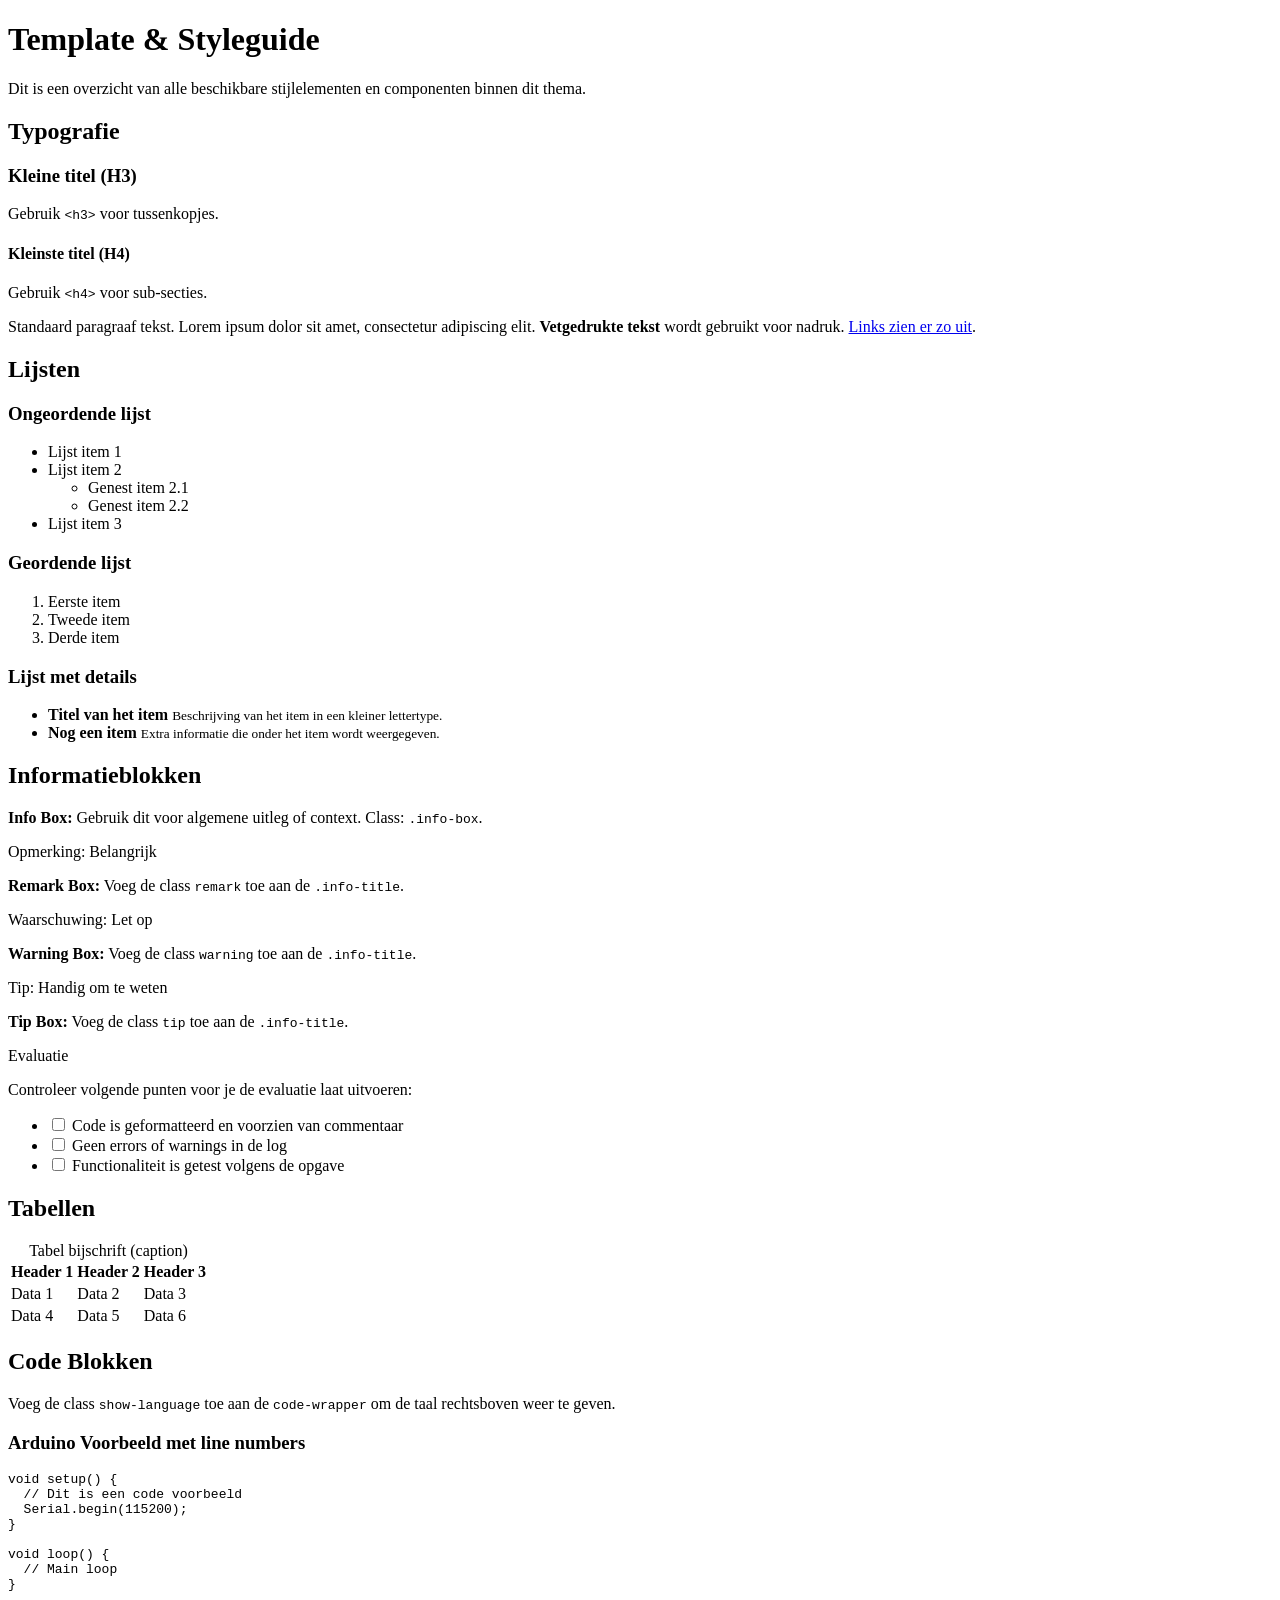
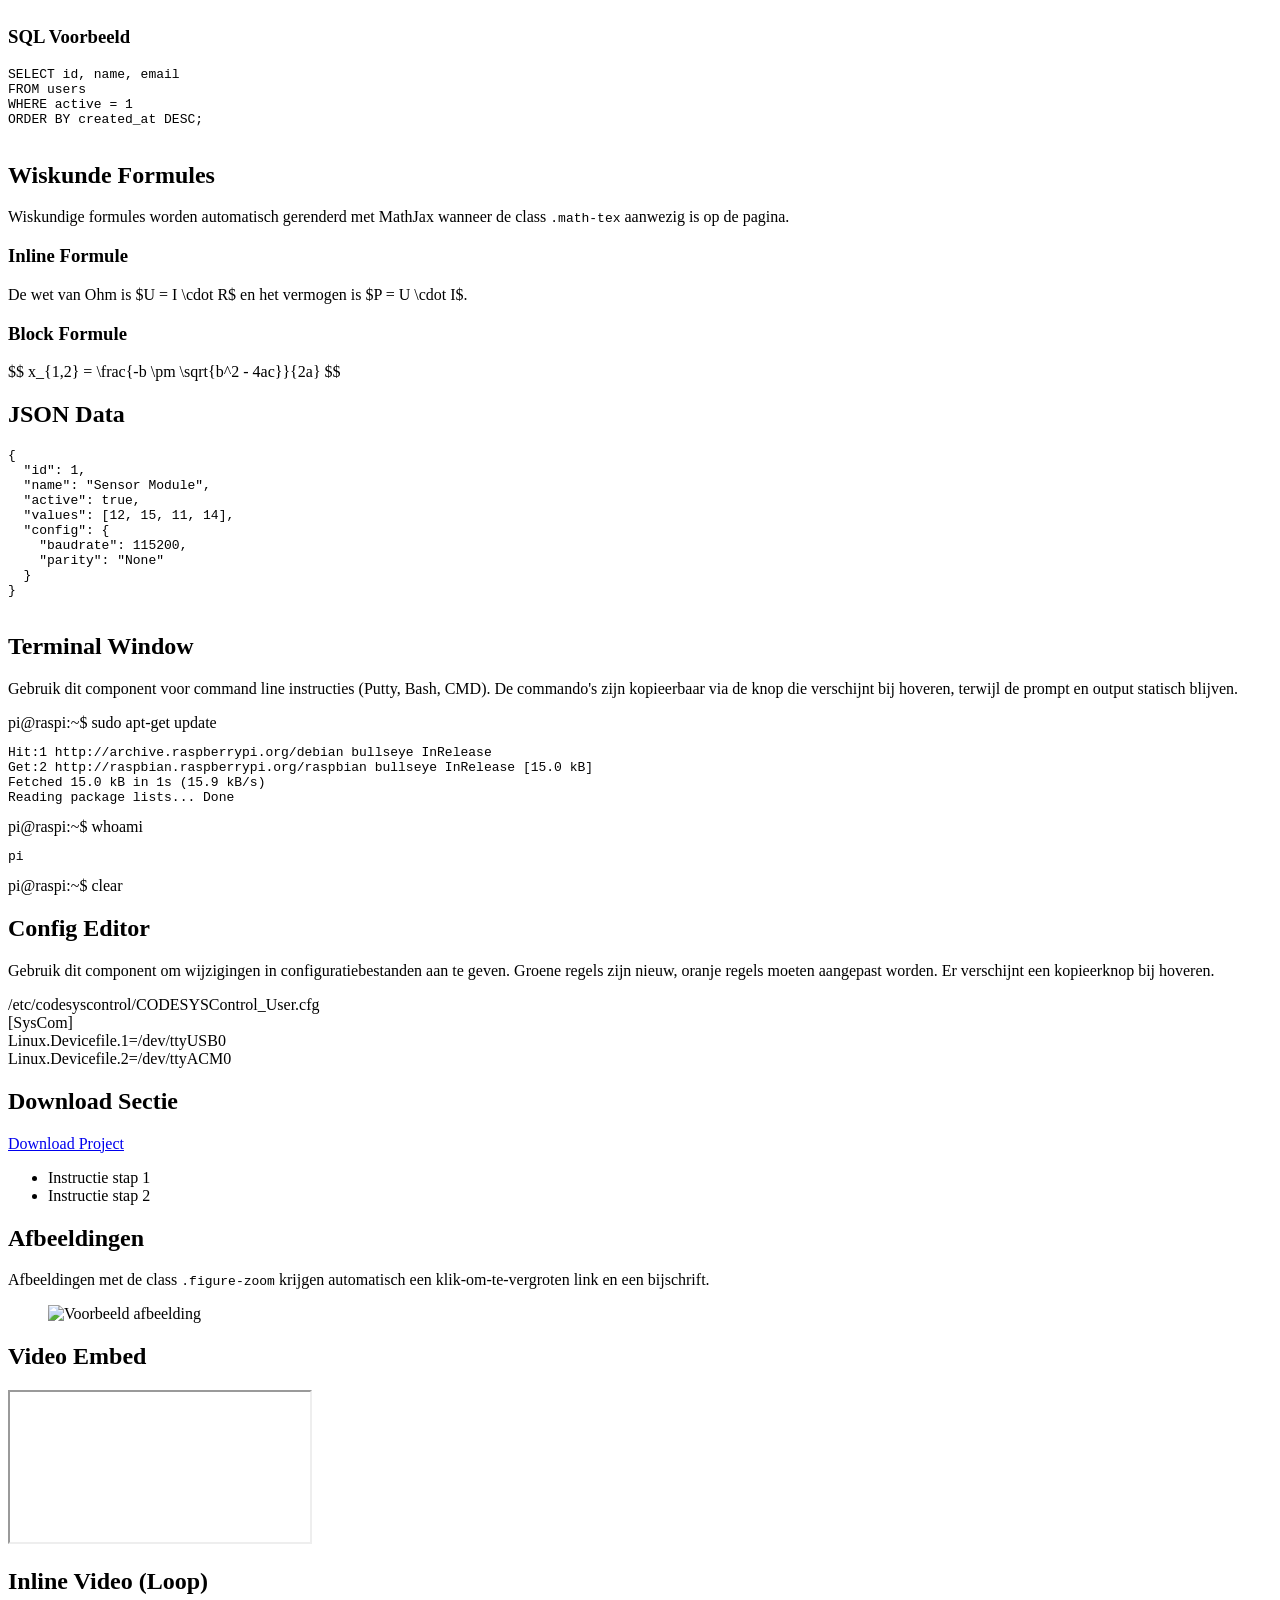
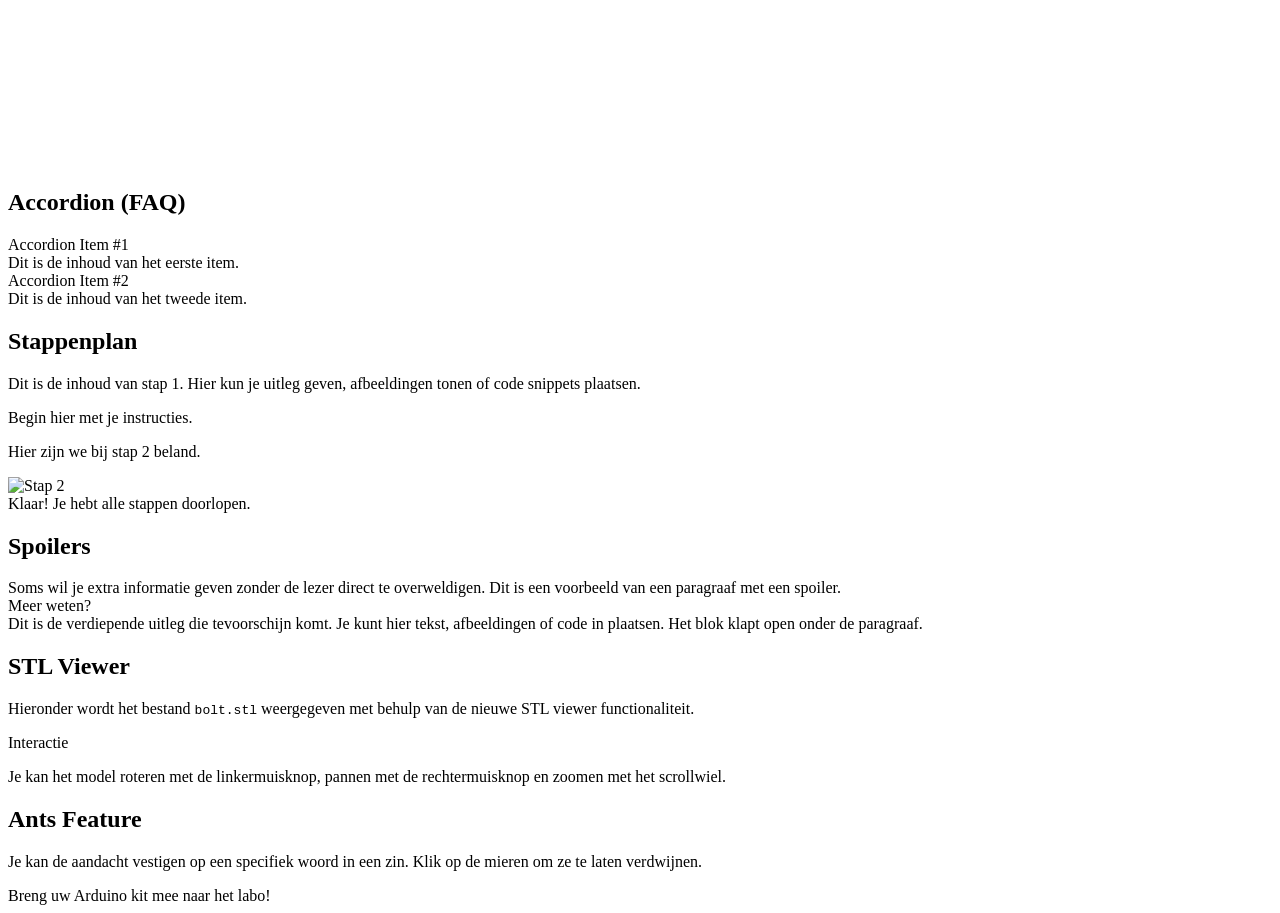
==== commit 86e17d0c: "Delete the duplicate orion.css / orion.js Every consumer now links tdmts/OrionCSS directly: the 132 " ====
--- a/template.html
+++ b/template.html
@@ -5,8 +5,8 @@
     <meta name="viewport" content="width=device-width, initial-scale=1">
     <title>Template & Styleguide</title>
     <!-- Custom CSS -->
-    <link rel="stylesheet" href="orion.css">
-    <script src="orion.js"></script>
+    <link rel="stylesheet" href="https://tdmts.github.io/OrionCSS/style.css">
+    <script src="https://tdmts.github.io/OrionCSS/main.js"></script>
 </head>
 <body>
 <div class="container">
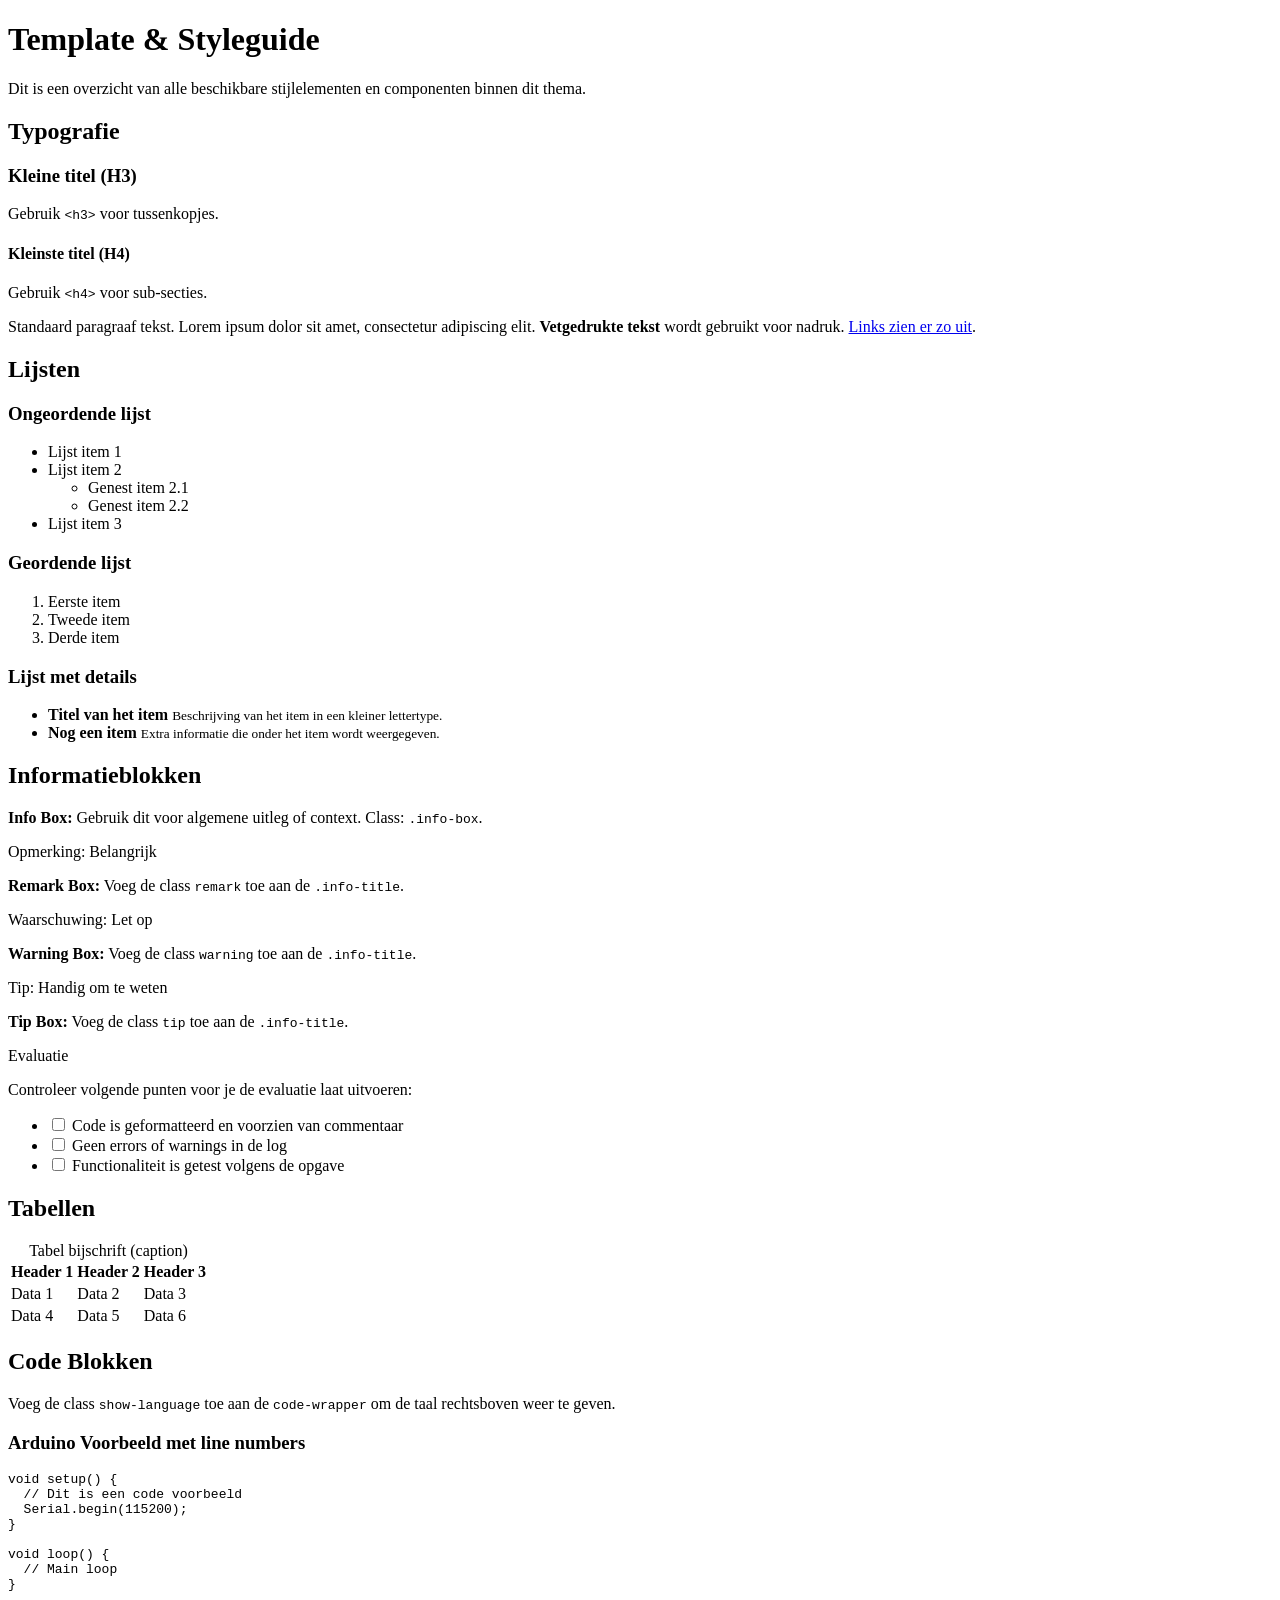
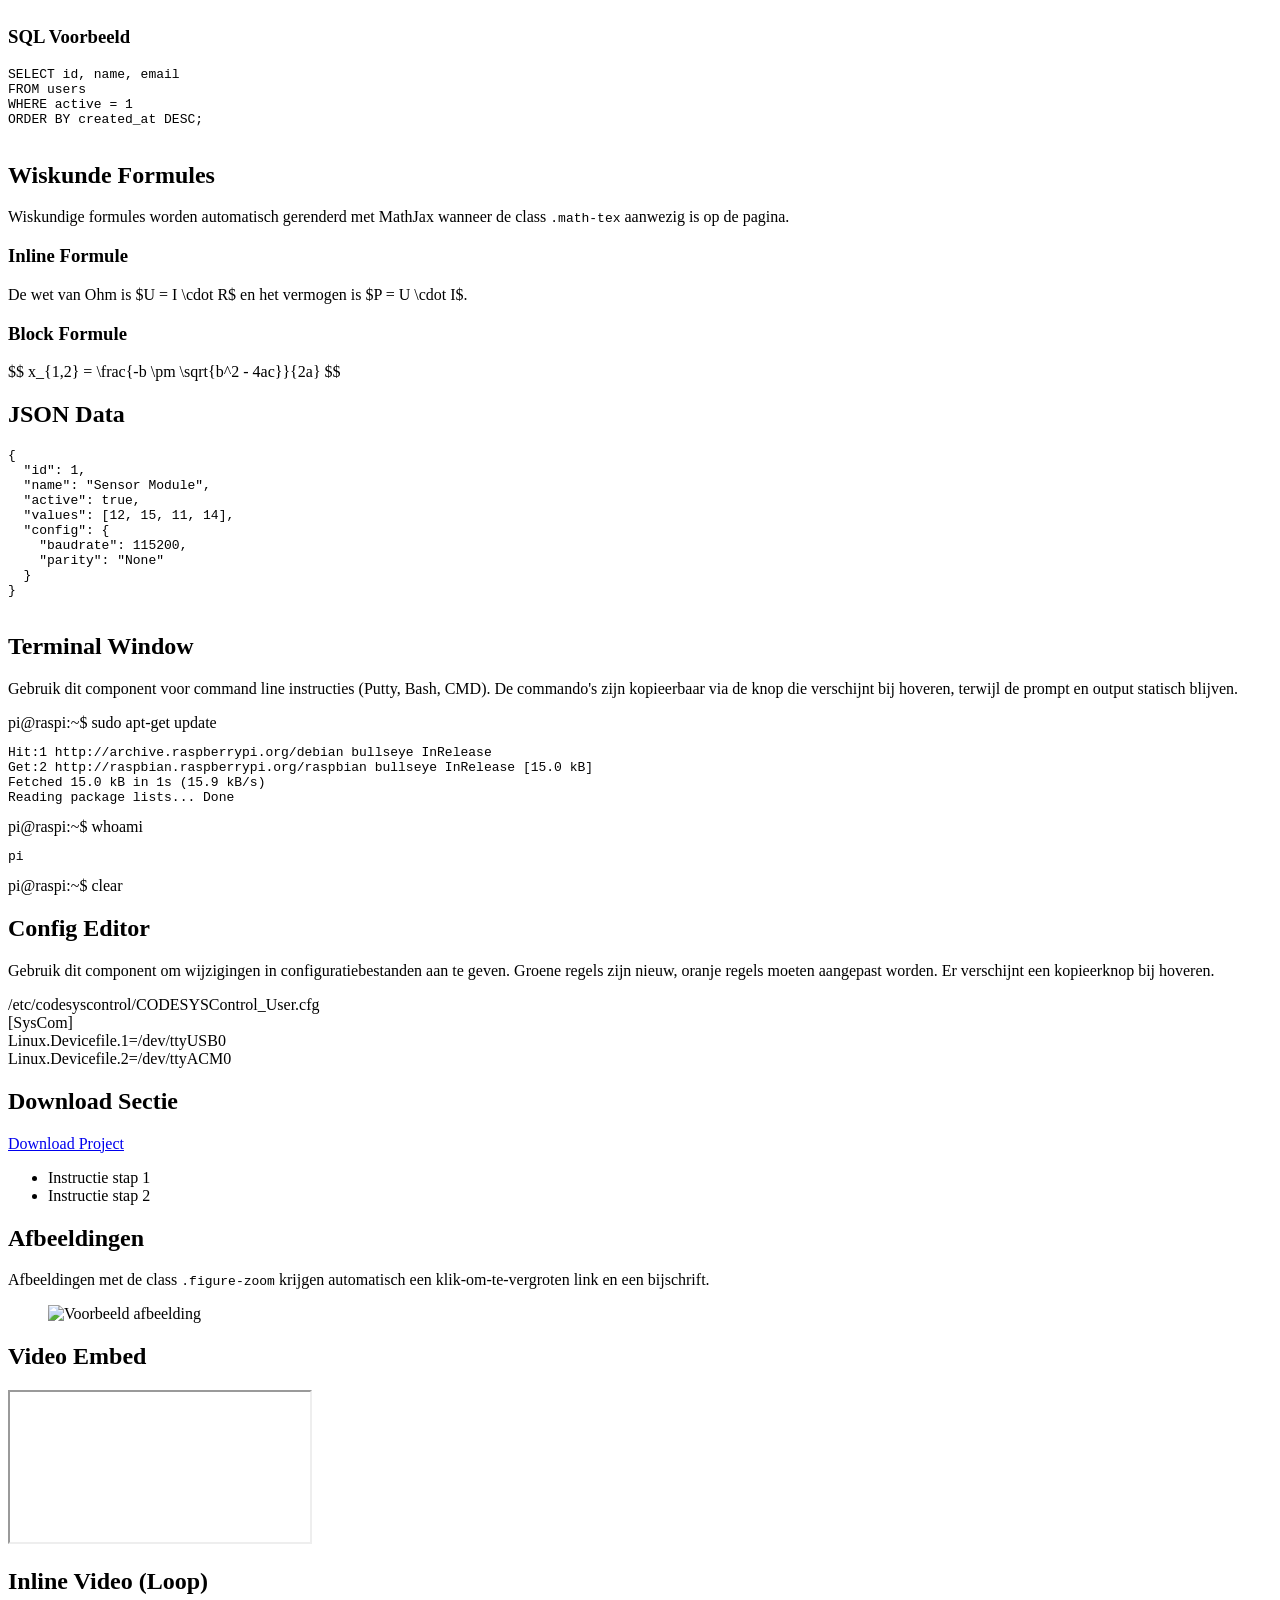
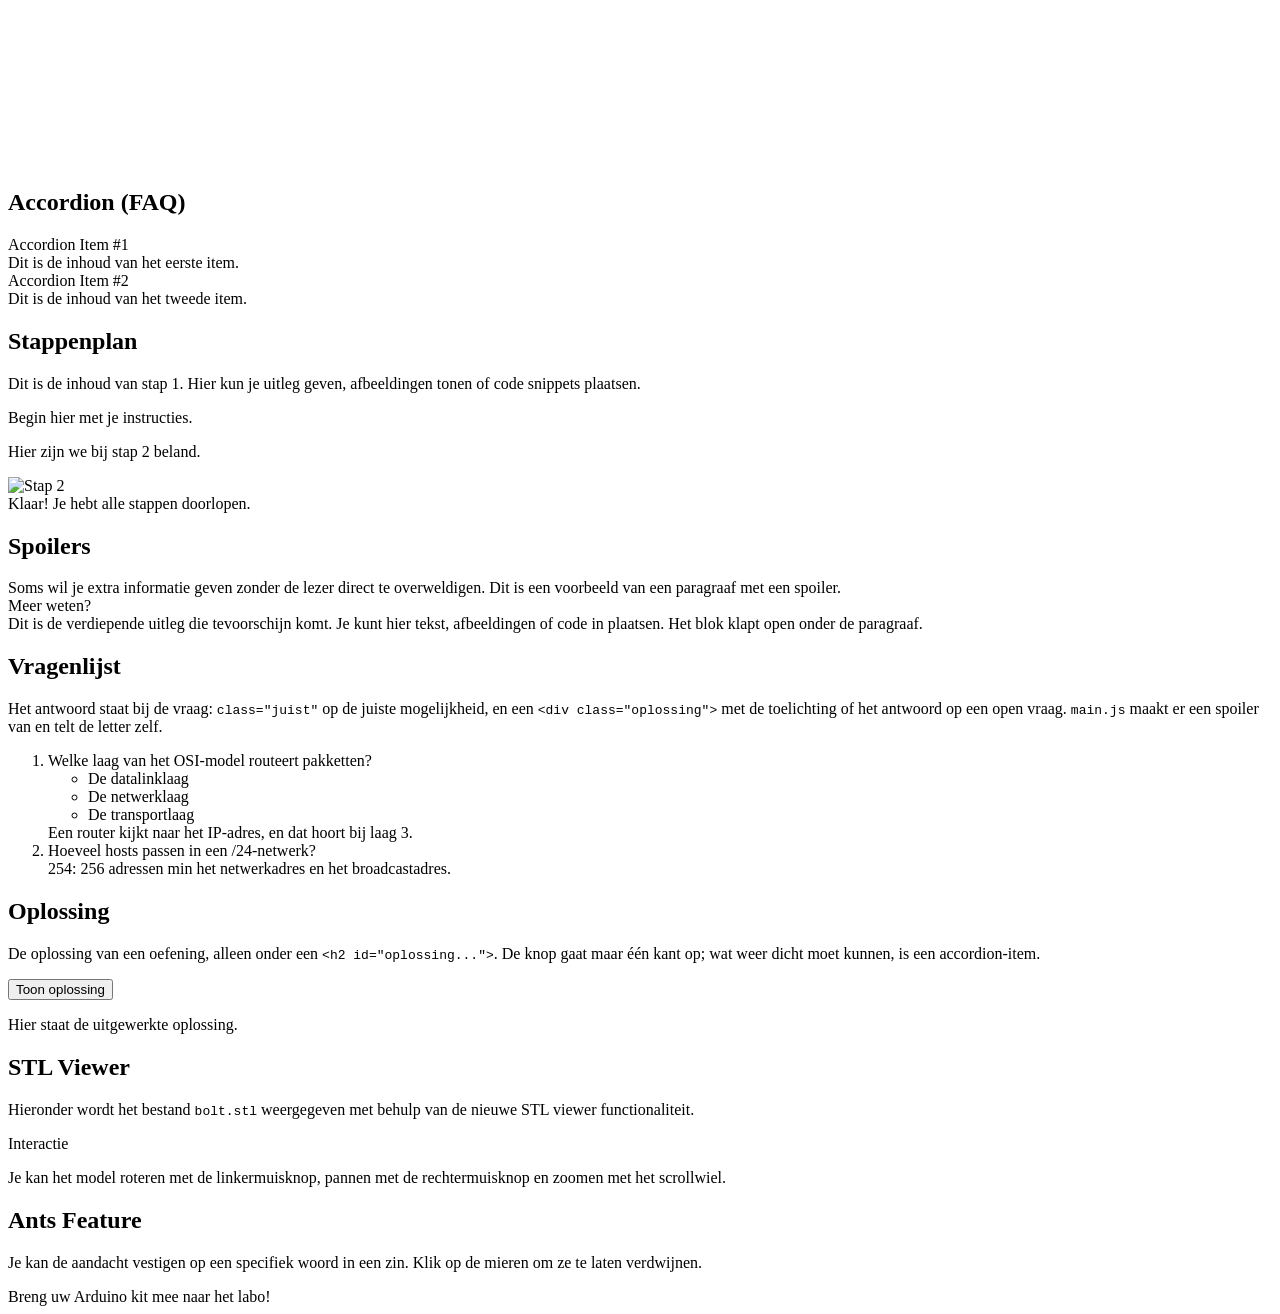
==== commit 4d523e36: "Show the question list and the one-way solution in the template Both are components of main.js now, " ====
--- a/template.html
+++ b/template.html
@@ -299,6 +299,33 @@
                 </div>
             </div>
 
+            <!-- Vragenlijst -->
+            <h2 id="vragenlijst">Vragenlijst</h2>
+            <p>Het antwoord staat bij de vraag: <code>class="juist"</code> op de juiste mogelijkheid, en een <code>&lt;div class="oplossing"&gt;</code> met de toelichting of het antwoord op een open vraag. <code>main.js</code> maakt er een spoiler van en telt de letter zelf.</p>
+            <ol class="vragen">
+                <li>Welke laag van het OSI-model routeert pakketten?
+                    <ul>
+                        <li>De datalinklaag</li>
+                        <li class="juist">De netwerklaag</li>
+                        <li>De transportlaag</li>
+                    </ul>
+                    <div class="oplossing">Een router kijkt naar het IP-adres, en dat hoort bij laag 3.</div>
+                </li>
+                <li>Hoeveel hosts passen in een /24-netwerk?
+                    <div class="oplossing">254: 256 adressen min het netwerkadres en het broadcastadres.</div>
+                </li>
+            </ol>
+
+            <!-- Oplossing -->
+            <h2 id="oplossing">Oplossing</h2>
+            <p>De oplossing van een oefening, alleen onder een <code>&lt;h2 id="oplossing..."&gt;</code>. De knop gaat maar één kant op; wat weer dicht moet kunnen, is een accordion-item.</p>
+            <div class="solution-container">
+                <button type="button" class="btn-spoiler solution-reveal-btn">Toon oplossing</button>
+                <div class="spoiler-content solution-content">
+                    <p>Hier staat de uitgewerkte oplossing.</p>
+                </div>
+            </div>
+
             <!-- STL Viewer -->
             <h2 id="stl-viewer">STL Viewer</h2>
             <p>Hieronder wordt het bestand <code>bolt.stl</code> weergegeven met behulp van de nieuwe STL viewer functionaliteit.</p>
